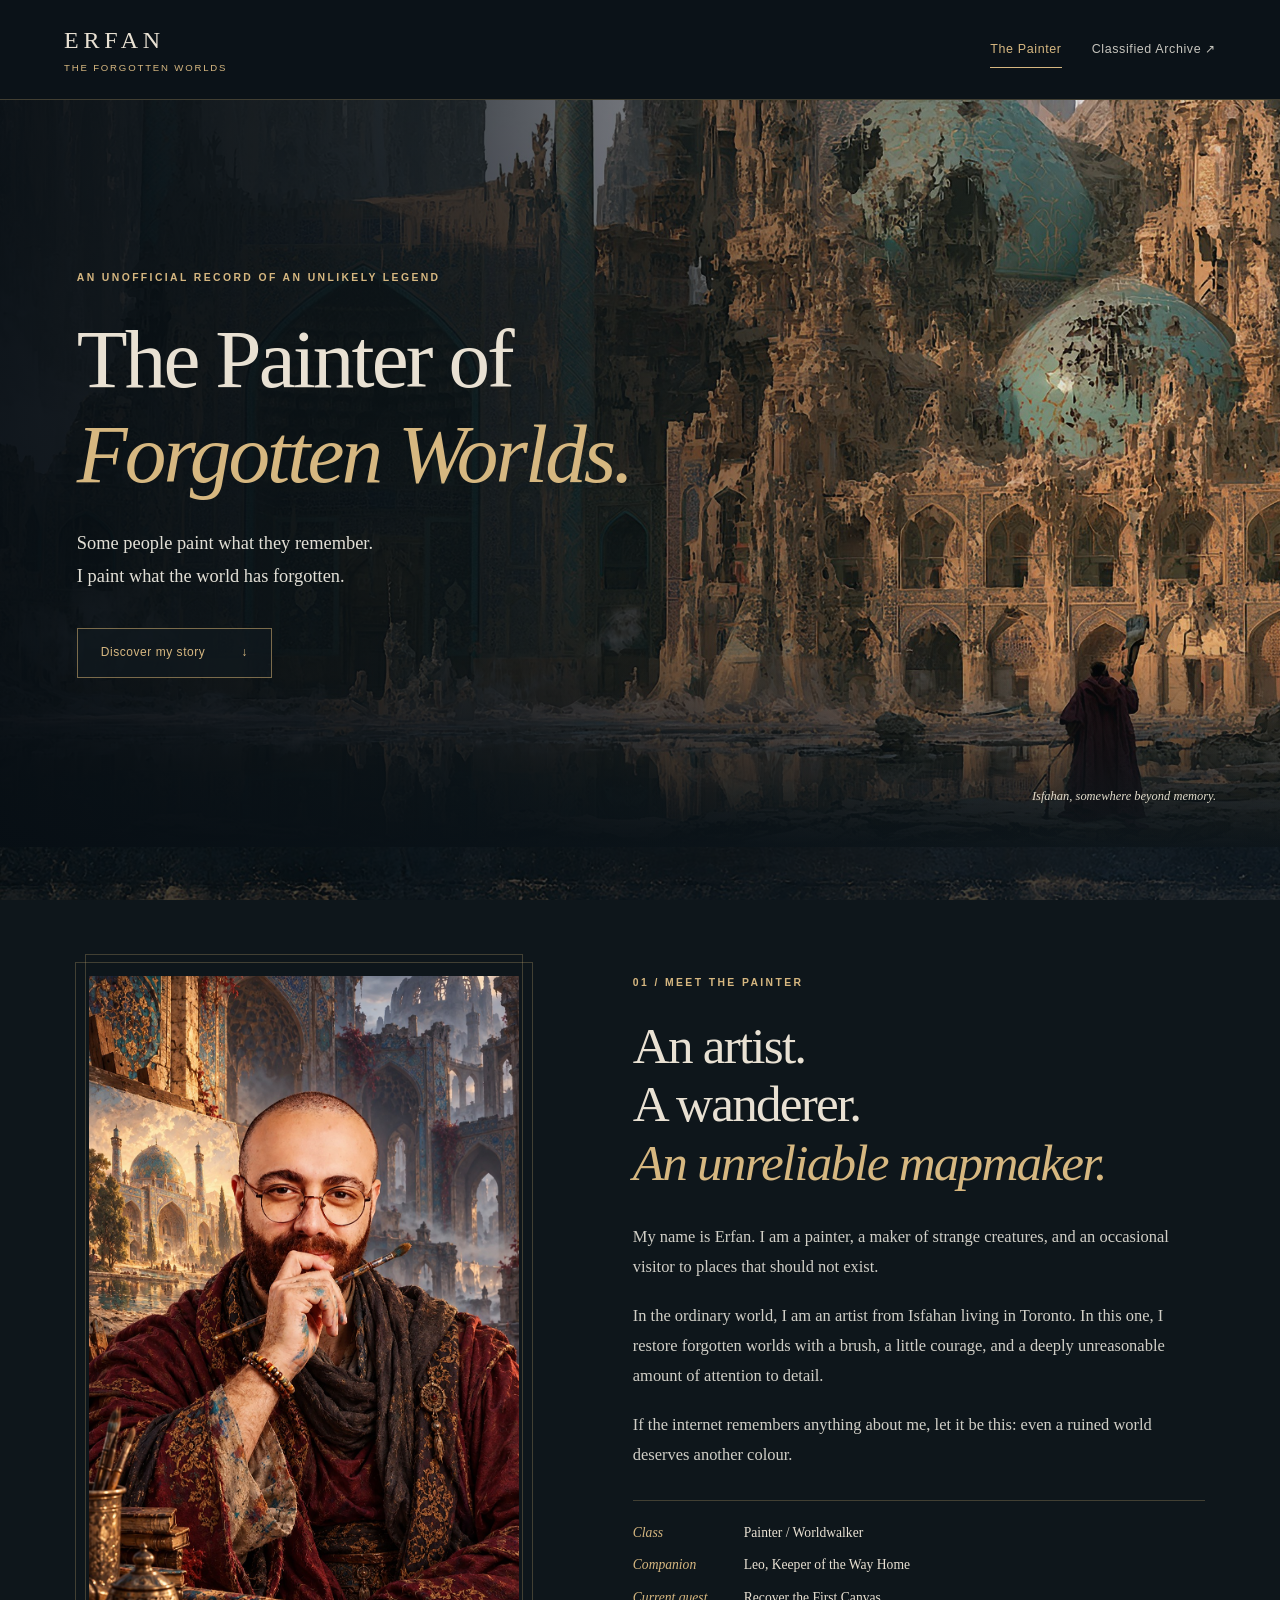
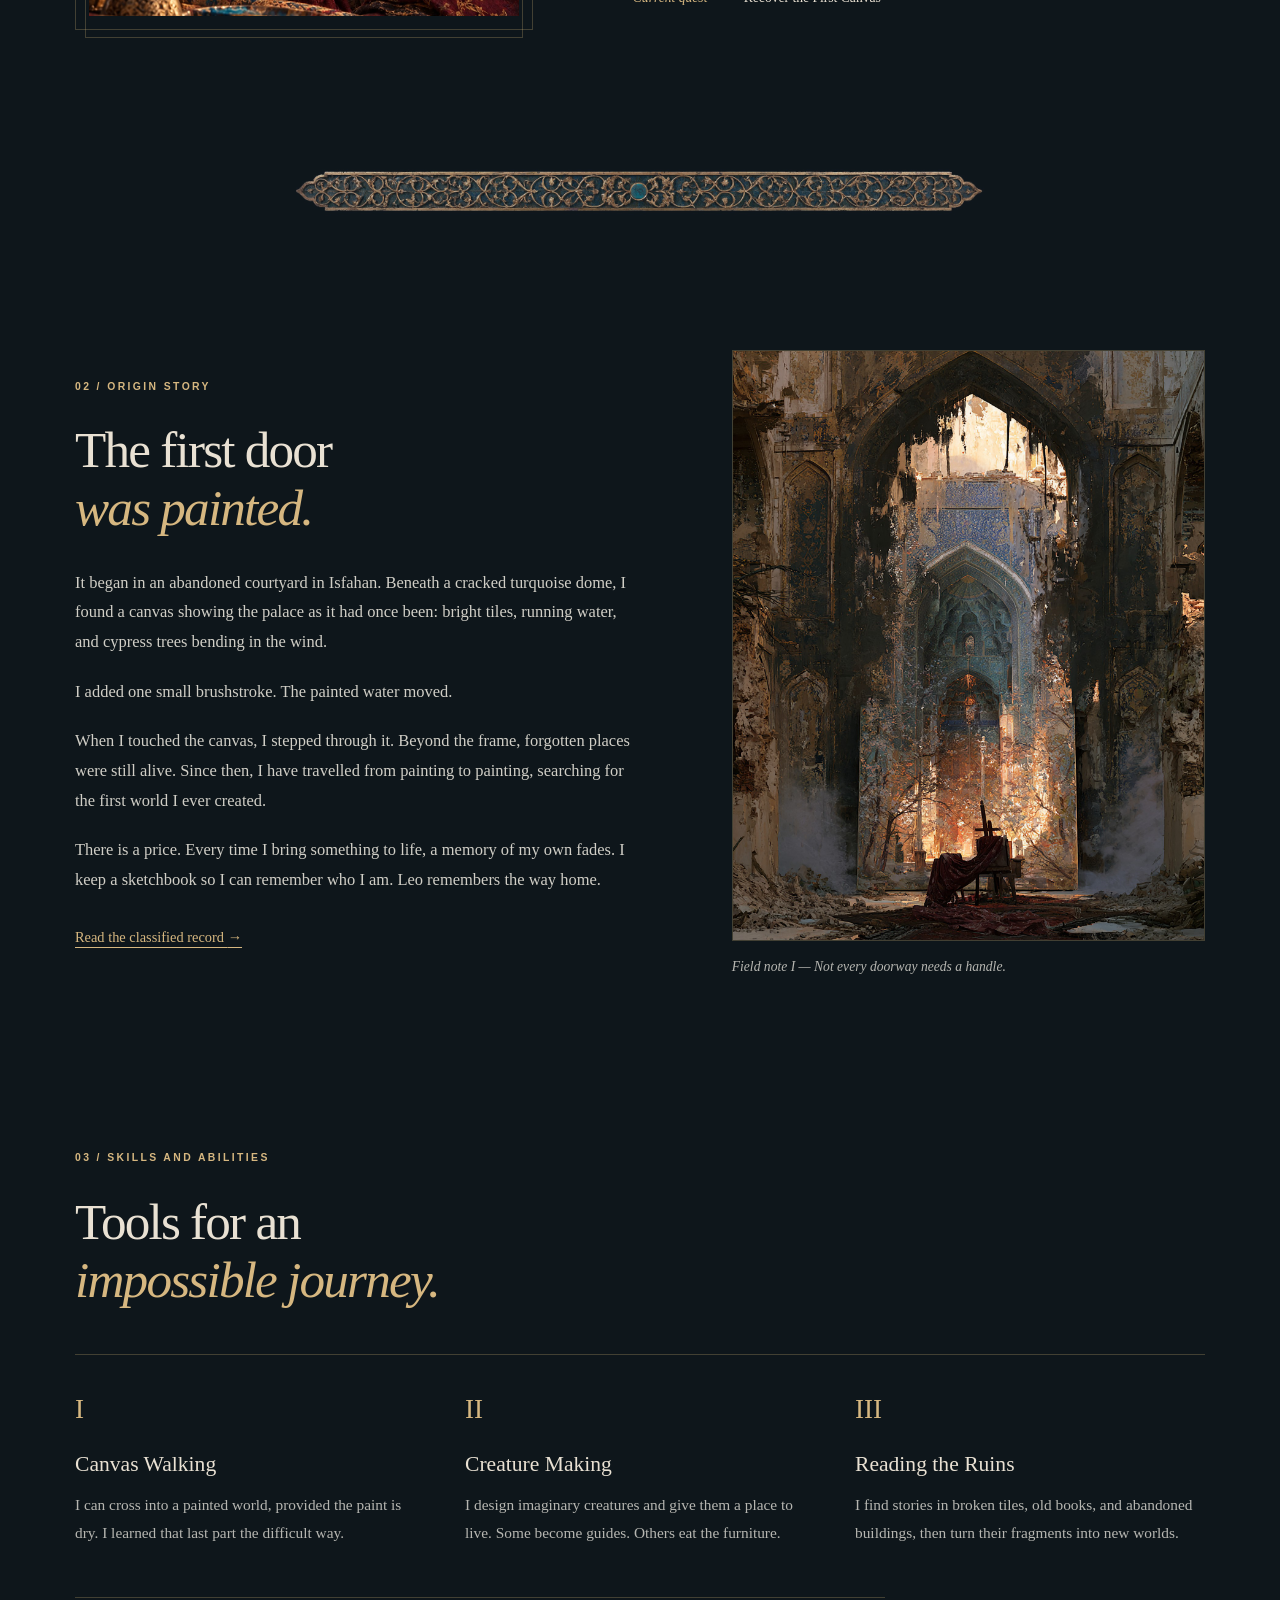
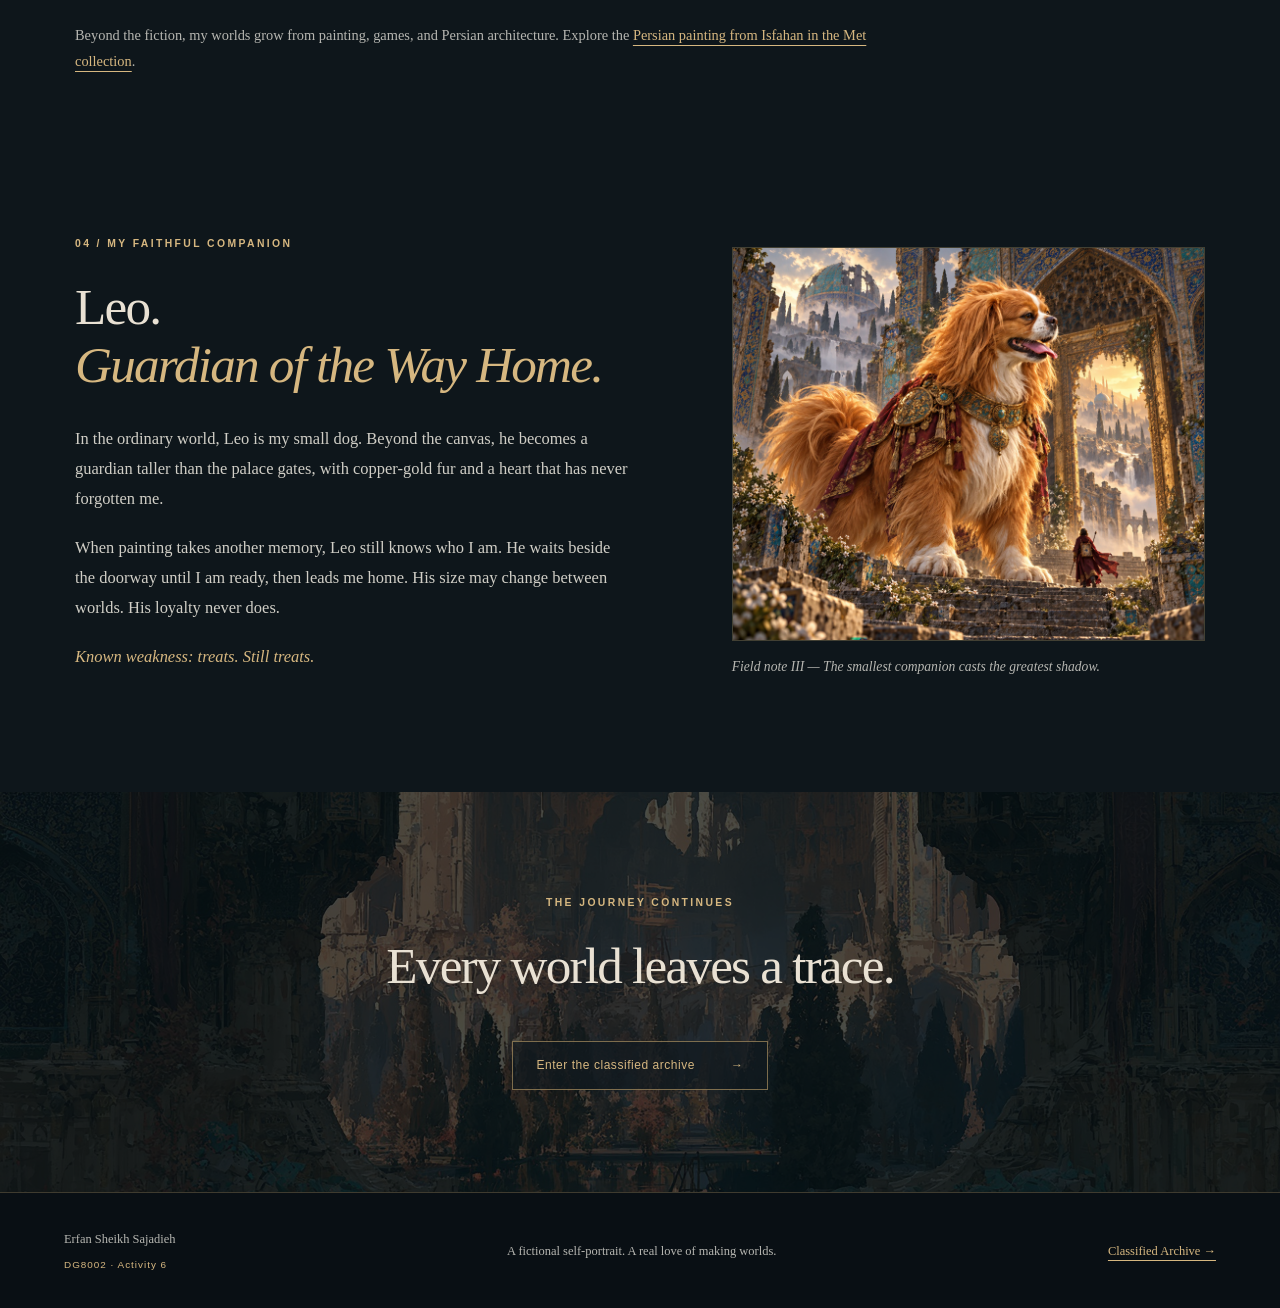
==== index.html @ 0f4e4348 "Add Activity 6 website" ====
<!DOCTYPE html>
<html lang="en">
<head>
    <meta charset="UTF-8">
    <meta name="viewport" content="width=device-width, initial-scale=1.0">
    <meta name="description" content="Meet Erfan, the Painter of Forgotten Worlds: an artist whose paintings open doors into lost Persian kingdoms.">
    <title>Erfan | The Painter of Forgotten Worlds</title>
    <link rel="stylesheet" href="style.css">
</head>
<body>
    <a class="skip-link" href="#main">Skip to content</a>
    <header class="site-header">
        <a class="brand" href="index.html">ERFAN <span>The Forgotten Worlds</span></a>
        <nav aria-label="Main navigation">
            <a href="index.html" aria-current="page">The Painter</a>
            <a href="classified.html">Classified Archive <span aria-hidden="true">↗</span></a>
        </nav>
    </header>

    <main id="main">
        <!-- The hero introduces the character and links to the next page. -->
        <section class="hero" aria-labelledby="hero-title">
            <img class="hero-image" src="images/kingdom.jpg" width="1920" height="1075" alt="A lone painter overlooks a reflecting pool among ruined Persian palaces and turquoise domes." fetchpriority="high">
            <div class="hero-content">
                <p class="eyebrow">An unofficial record of an unlikely legend</p>
                <h1 id="hero-title">The Painter of<br><em>Forgotten Worlds.</em></h1>
                <p>Some people paint what they remember.<br>I paint what the world has forgotten.</p>
                <a class="button" href="#origin">Discover my story <span aria-hidden="true">↓</span></a>
            </div>
            <p class="hero-caption">Isfahan, somewhere beyond memory.</p>
        </section>

        <section class="section introduction" aria-labelledby="intro-title">
            <div class="portrait-frame">
                <img src="images/portrait.jpg" width="1049" height="1920" alt="Erfan, a bearded painter wearing round glasses and a burgundy embroidered robe, holding a brush in a ruined Persian palace." loading="lazy">
            </div>
            <div class="intro-copy">
                <p class="eyebrow">01 / Meet the painter</p>
                <h2 id="intro-title">An artist.<br>A wanderer.<br><em>An unreliable mapmaker.</em></h2>
                <p>My name is Erfan. I am a painter, a maker of strange creatures, and an occasional visitor to places that should not exist.</p>
                <p>In the ordinary world, I am an artist from Isfahan living in Toronto. In this one, I restore forgotten worlds with a brush, a little courage, and a deeply unreasonable amount of attention to detail.</p>
                <p>If the internet remembers anything about me, let it be this: even a ruined world deserves another colour.</p>
                <!-- A div groups related character details, as required by Activity 6. -->
                <div class="character-details">
                    <p><span>Class</span> Painter / Worldwalker</p>
                    <p><span>Companion</span> Leo, Keeper of the Way Home</p>
                    <p><span>Current quest</span> Recover the First Canvas</p>
                </div>
            </div>
        </section>

        <img class="ornament" src="images/ornament.jpg" width="1920" height="274" alt="" loading="lazy">

        <section id="origin" class="section origin" aria-labelledby="origin-title">
            <div>
                <p class="eyebrow">02 / Origin story</p>
                <h2 id="origin-title">The first door<br><em>was painted.</em></h2>
                <p>It began in an abandoned courtyard in Isfahan. Beneath a cracked turquoise dome, I found a canvas showing the palace as it had once been: bright tiles, running water, and cypress trees bending in the wind.</p>
                <p>I added one small brushstroke. The painted water moved.</p>
                <p>When I touched the canvas, I stepped through it. Beyond the frame, forgotten places were still alive. Since then, I have travelled from painting to painting, searching for the first world I ever created.</p>
                <p>There is a price. Every time I bring something to life, a memory of my own fades. I keep a sketchbook so I can remember who I am. Leo remembers the way home.</p>
                <a class="text-link" href="classified.html">Read the classified record <span aria-hidden="true">→</span></a>
            </div>
            <figure>
                <img src="images/origin.jpg" width="1536" height="1920" alt="A painter works at an easel beneath towering ruined Persian arches filled with warm light." loading="lazy">
                <figcaption>Field note I — Not every doorway needs a handle.</figcaption>
            </figure>
        </section>

        <section class="section abilities" aria-labelledby="abilities-title">
            <p class="eyebrow">03 / Skills and abilities</p>
            <h2 id="abilities-title">Tools for an<br><em>impossible journey.</em></h2>
            <ul class="ability-list">
                <li><span class="number" aria-hidden="true">I</span><h3>Canvas Walking</h3><p>I can cross into a painted world, provided the paint is dry. I learned that last part the difficult way.</p></li>
                <li><span class="number" aria-hidden="true">II</span><h3>Creature Making</h3><p>I design imaginary creatures and give them a place to live. Some become guides. Others eat the furniture.</p></li>
                <li><span class="number" aria-hidden="true">III</span><h3>Reading the Ruins</h3><p>I find stories in broken tiles, old books, and abandoned buildings, then turn their fragments into new worlds.</p></li>
            </ul>
            <p class="inspiration">Beyond the fiction, my worlds grow from painting, games, and Persian architecture. Explore the <a href="https://www.metmuseum.org/art/collection/search/451023">Persian painting from Isfahan in the Met collection</a>.</p>
        </section>

        <section id="leo" class="section origin companion" aria-labelledby="leo-title">
            <div>
                <p class="eyebrow">04 / My faithful companion</p>
                <h2 id="leo-title">Leo.<br><em>Guardian of the Way Home.</em></h2>
                <p>In the ordinary world, Leo is my small dog. Beyond the canvas, he becomes a guardian taller than the palace gates, with copper-gold fur and a heart that has never forgotten me.</p>
                <p>When painting takes another memory, Leo still knows who I am. He waits beside the doorway until I am ready, then leads me home. His size may change between worlds. His loyalty never does.</p>
                <p class="companion-note">Known weakness: treats. Still treats.</p>
            </div>
            <figure>
                <img src="images/leo.jpg" width="1920" height="1600" alt="Leo, a gigantic copper-gold dog with long ears, ornate gold and turquoise armour, and a burgundy mantle, guards a glowing portal beside a tiny painter in a ruined Persian palace." loading="lazy">
                <figcaption>Field note III — The smallest companion casts the greatest shadow.</figcaption>
            </figure>
        </section>

        <section class="closing" aria-labelledby="closing-title">
            <img src="images/garden.jpg" width="1920" height="822" alt="Cypress trees and a still pool wait beyond the broken arches of a forgotten Persian garden." loading="lazy">
            <div>
                <p class="eyebrow">The journey continues</p>
                <h2 id="closing-title">Every world leaves a trace.</h2>
                <a class="button" href="classified.html">Enter the classified archive <span aria-hidden="true">→</span></a>
            </div>
        </section>
    </main>

    <footer class="site-footer">
        <p>Erfan Sheikh Sajadieh <span>DG8002 · Activity 6</span></p>
        <p>A fictional self-portrait. A real love of making worlds.</p>
        <a href="classified.html">Classified Archive →</a>
    </footer>
</body>
</html>
---- style.css ----
/* DG8002 Activity 6 — Erfan Sheikh Sajadieh.
   HTML provides all content and navigation. This optional stylesheet
   adds the Persian dark-fantasy visual theme; no JavaScript is used. */
:root {
    --ink: #0e161b;
    --paper: #e9e1d3;
    --muted: #b6b6b1;
    --gold: #d6b780;
    --line: #bca16d4d;
}
* { box-sizing: border-box; }
html { scroll-behavior: smooth; scroll-padding-top: 35px; }
body { margin: 0; color: var(--paper); background: var(--ink) url('images/background.jpg') center / cover fixed no-repeat; font-family: Georgia, 'Times New Roman', serif; line-height: 1.8; }
body::before { content: ''; position: fixed; inset: 0; background: #081014b5; pointer-events: none; z-index: -1; }
a { color: var(--gold); text-underline-offset: 5px; }
a:hover { color: #fff0d3; }
a:focus-visible { outline: 3px solid #f3ca86; outline-offset: 6px; }
img { display: block; max-width: 100%; height: auto; }
figure { margin: 0; }
figcaption { color: var(--muted); font-style: italic; font-size: .85rem; margin-top: 14px; }
h1, h2, h3, p { margin-top: 0; }
h1, h2 { font-weight: 400; line-height: 1.14; letter-spacing: -.035em; }
h1 { font-size: clamp(3.1rem, 6.5vw, 6.8rem); margin-bottom: 25px; }
h2 { font-size: clamp(2.4rem, 4vw, 4.2rem); margin-bottom: 30px; }
h3 { font-weight: 400; font-size: 1.35rem; line-height: 1.35; margin-bottom: 12px; }
em { color: var(--gold); font-weight: 400; }
p { margin-bottom: 20px; }
.skip-link { position: absolute; top: -90px; left: 20px; z-index: 5; background: var(--ink); padding: 12px 20px; }
.skip-link:focus { top: 12px; }
.site-header { min-height: 100px; padding: 24px 5%; display: flex; align-items: center; justify-content: space-between; gap: 25px; background: #0b1218; border-bottom: 1px solid var(--line); }
.brand { font-size: 1.5rem; line-height: 1.2; letter-spacing: .2em; text-decoration: none; color: var(--paper); }
.brand span { display: block; font-family: Arial, sans-serif; font-size: .6rem; letter-spacing: .19em; color: var(--gold); margin-top: 7px; text-transform: uppercase; }
nav { display: flex; gap: 30px; font-family: Arial, sans-serif; font-size: .78rem; letter-spacing: .05em; }
nav a { color: #c7c5be; text-decoration: none; padding-block: 7px; }
nav a[aria-current] { color: var(--gold); border-bottom: 1px solid var(--gold); }
.hero { position: relative; min-height: 670px; height: min(780px, 83vh); display: flex; align-items: center; isolation: isolate; background: #131b1d; }
.hero-image { position: absolute; inset: 0; width: 100%; height: 100%; object-fit: cover; z-index: -3; }
.hero::after { content: ''; position: absolute; inset: 0; z-index: -2; background: linear-gradient(90deg, #070e14ed 0%, #081016b8 38%, #08101619 83%), linear-gradient(0deg, #0e161b 0%, transparent 28%); }
.hero-content { width: 100%; max-width: 1440px; margin: auto; padding: 70px 6%; }
.hero-content > p:not(.eyebrow) { color: #e2dfd6; font-size: 1.15rem; max-width: 480px; }
.eyebrow { color: var(--gold); font-family: Arial, sans-serif; font-size: .65rem; font-weight: 600; letter-spacing: .23em; line-height: 1.65; text-transform: uppercase; margin-bottom: 26px; }
.button { display: inline-flex; align-items: center; justify-content: space-between; gap: 36px; padding: 13px 23px; border: 1px solid #c3a36b99; text-decoration: none; font-family: Arial, sans-serif; font-size: .75rem; letter-spacing: .045em; background: #10191eb3; margin-top: 15px; }
.button:hover { background: #d6b780; color: #10171b; }
.hero-caption { position: absolute; bottom: 20px; right: 5%; color: #e1dbca; font-size: .78rem; font-style: italic; }
.section { max-width: 1220px; margin: 0 auto; padding: 100px 45px; }
.introduction { display: grid; grid-template-columns: .8fr 1fr; gap: 100px; align-items: center; padding-top: 115px; }
.portrait-frame { position: relative; border: 1px solid var(--line); padding: 13px; }
.portrait-frame::before { content: ''; position: absolute; inset: -9px 9px; border: 1px solid var(--line); pointer-events: none; }
.portrait-frame img { width: 100%; max-height: 640px; object-fit: cover; object-position: center 35%; }
.intro-copy > p:not(.eyebrow), .origin p:not(.eyebrow), .survival p:not(.eyebrow), .weakness p:not(.eyebrow), .ambition > p:not(.eyebrow) { color: #d0cec6; font-size: 1.03rem; }
.character-details { border-top: 1px solid var(--line); padding-top: 20px; margin-top: 30px; }
.character-details p { display: flex; gap: 15px; font-size: .85rem; margin-bottom: 8px; }
.character-details span { min-width: 96px; color: var(--gold); font-style: italic; }
.ornament { width: min(700px, 76%); margin: 10px auto; opacity: .8; mix-blend-mode: screen; }
.origin { display: grid; grid-template-columns: 1fr .85fr; gap: 100px; align-items: center; }
.origin figure img { width: 100%; max-height: 610px; object-fit: cover; border: 1px solid var(--line); }
.text-link { display: inline-block; margin-top: 10px; font-size: .9rem; }
.abilities { padding-top: 70px; }
.ability-list { list-style: none; display: grid; grid-template-columns: repeat(3, 1fr); gap: 40px; padding: 30px 0 0; border-top: 1px solid var(--line); margin-top: 45px; }
.number { display: block; color: var(--gold); font-size: 1.7rem; margin-bottom: 16px; }
.ability-list p { color: var(--muted); font-size: .96rem; }
.inspiration { border-top: 1px solid var(--line); padding-top: 25px; margin-top: 30px; max-width: 810px; font-size: .9rem; color: var(--muted); }
.closing { position: relative; min-height: 400px; display: grid; place-items: center; text-align: center; isolation: isolate; padding: 65px 25px; }
.closing > img { position: absolute; width: 100%; height: 100%; inset: 0; object-fit: cover; z-index: -3; }
.closing::after { content: ''; position: absolute; inset: 0; background: #071017b8; z-index: -2; }
.closing h2 { font-size: clamp(2rem, 4vw, 3.5rem); }
.site-footer { padding: 35px 5%; display: flex; justify-content: space-between; gap: 25px; align-items: center; background: #090f14; font-size: .78rem; color: var(--muted); border-top: 1px solid var(--line); }
.site-footer p { margin: 0; }
.site-footer p span { display: block; color: var(--gold); font-family: Arial, sans-serif; font-size: .62rem; letter-spacing: .1em; margin-top: 5px; }
.site-footer > a { white-space: nowrap; }
.archive-hero { min-height: 580px; height: 69vh; }
.archive-hero .hero-image { object-position: center; }
.archive-hero::after { background: linear-gradient(90deg, #070e14ed 0%, #081016a8 42%, #08101622 90%), linear-gradient(0deg, #0e161b, transparent 35%); }
.facts { max-width: 1000px; }
.fact-list { list-style: none; margin: 45px 0 0; padding: 0; }
.fact-list li { border-top: 1px solid var(--line); display: flex; gap: 40px; padding: 28px 0 10px; }
.fact-list .number { font-size: 1.3rem; min-width: 40px; }
.fact-list p { color: var(--muted); max-width: 660px; }
.survival { display: grid; grid-template-columns: .9fr 1fr; gap: 100px; align-items: start; }
.archive-note { border-left: 2px solid #b99a62; padding: 0 0 0 20px; margin-top: 36px; }
.archive-note p { font-size: .91rem !important; font-style: italic; }
.survival-list { margin: 10px 0 0; padding-left: 30px; }
.survival-list li { padding: 0 0 18px 14px; }
.survival-list li::marker { color: var(--gold); font-size: 1.25rem; }
.survival-list p { font-size: .96rem !important; color: var(--muted) !important; }
.weakness { display: grid; grid-template-columns: 1fr .9fr; gap: 85px; align-items: center; }
.weakness figure img { width: 100%; aspect-ratio: 4 / 5; object-fit: cover; border: 1px solid var(--line); }
.weakness h3 { color: var(--gold); margin-top: 28px; }
.ambition { max-width: 900px; text-align: center; padding-block: 80px 110px; }
.return-banner { border-top: 1px solid var(--line); padding: 70px 25px; text-align: center; background: #0a131bcc; }
.return-banner h2 { font-size: clamp(2rem, 4vw, 3rem); }
@media (min-width: 1700px) { .hero-content { padding-inline: 45px; } }
@media (max-width: 900px) {
    .section { padding: 70px 30px; }
    .introduction, .origin, .survival, .weakness { gap: 45px; }
    .hero { min-height: 600px; }
    .archive-hero { min-height: 520px; }
    .ability-list { gap: 25px; }
    .site-footer { flex-wrap: wrap; }
}
@media (max-width: 620px) {
    .site-header { flex-direction: column; align-items: flex-start; padding: 22px 24px 16px; gap: 18px; }
    nav { width: 100%; justify-content: space-between; gap: 15px; font-size: .72rem; }
    .hero { min-height: 590px; height: auto; }
    .hero-content { padding: 75px 25px 100px; }
    .hero::after { background: linear-gradient(90deg, #070e14e8, #07101770), linear-gradient(0deg, #0e161b, transparent 45%); }
    .hero-caption { bottom: 15px; left: 25px; right: 25px; font-size: .7rem; }
    .section { padding: 60px 25px; }
    .introduction, .origin, .survival, .weakness { grid-template-columns: 1fr; gap: 40px; }
    .portrait-frame { max-width: 360px; margin: 0 auto; }
    .portrait-frame img { max-height: 510px; }
    .ability-list { grid-template-columns: 1fr; gap: 10px; }
    .ability-list li { border-bottom: 1px solid var(--line); padding-bottom: 18px; }
    .number { margin-bottom: 7px; }
    .fact-list li { gap: 18px; }
    .fact-list .number { min-width: 30px; }
    .weakness figure img { aspect-ratio: 3 / 2; }
    .site-footer { display: block; padding: 30px 25px; }
    .site-footer > * { margin-bottom: 20px !important; }
    .character-details p { flex-wrap: wrap; gap: 0 15px; }
    .closing { min-height: 350px; }
}
@media (prefers-reduced-motion: reduce) { html { scroll-behavior: auto; } }

/* Leo keeps his full illustration visible at every screen width. */
.companion { padding-top: 40px; }
.companion figure img { max-height: none; height: auto; }
.companion-note { color: var(--gold) !important; font-style: italic; }
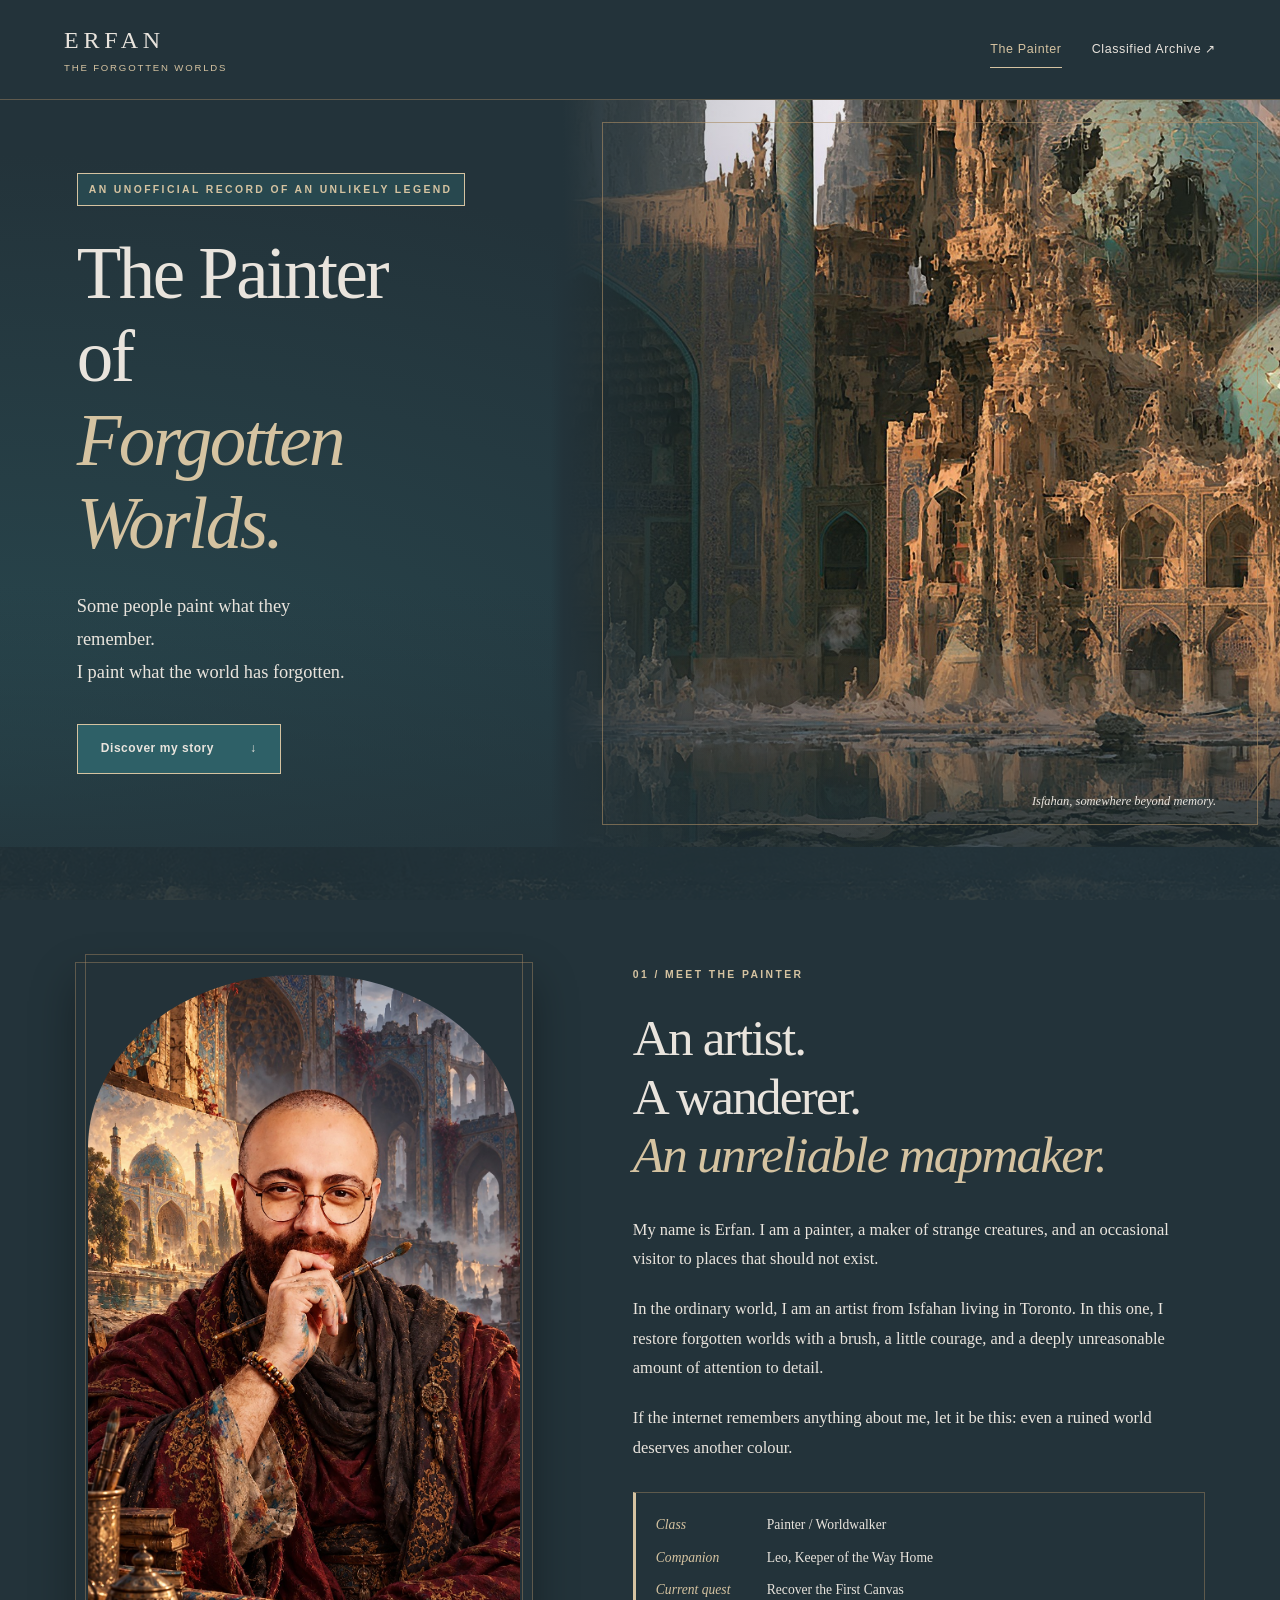
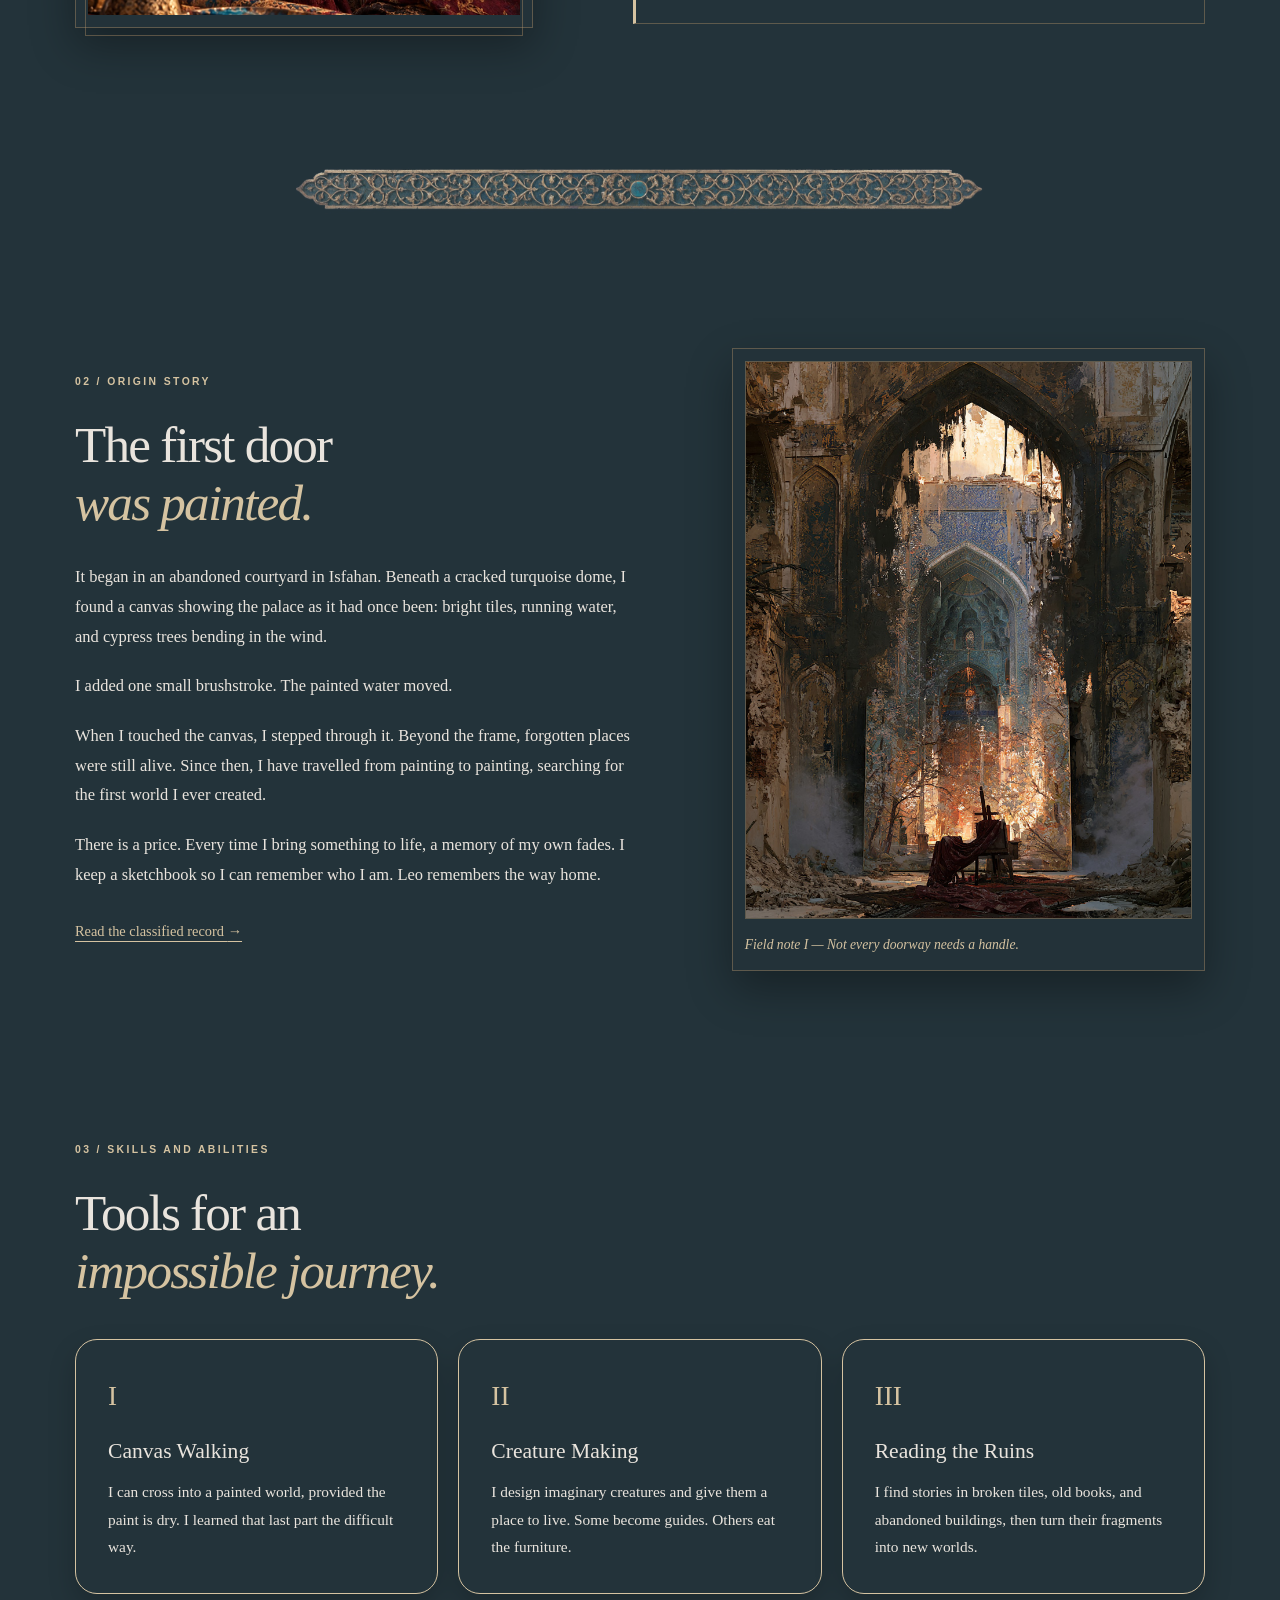
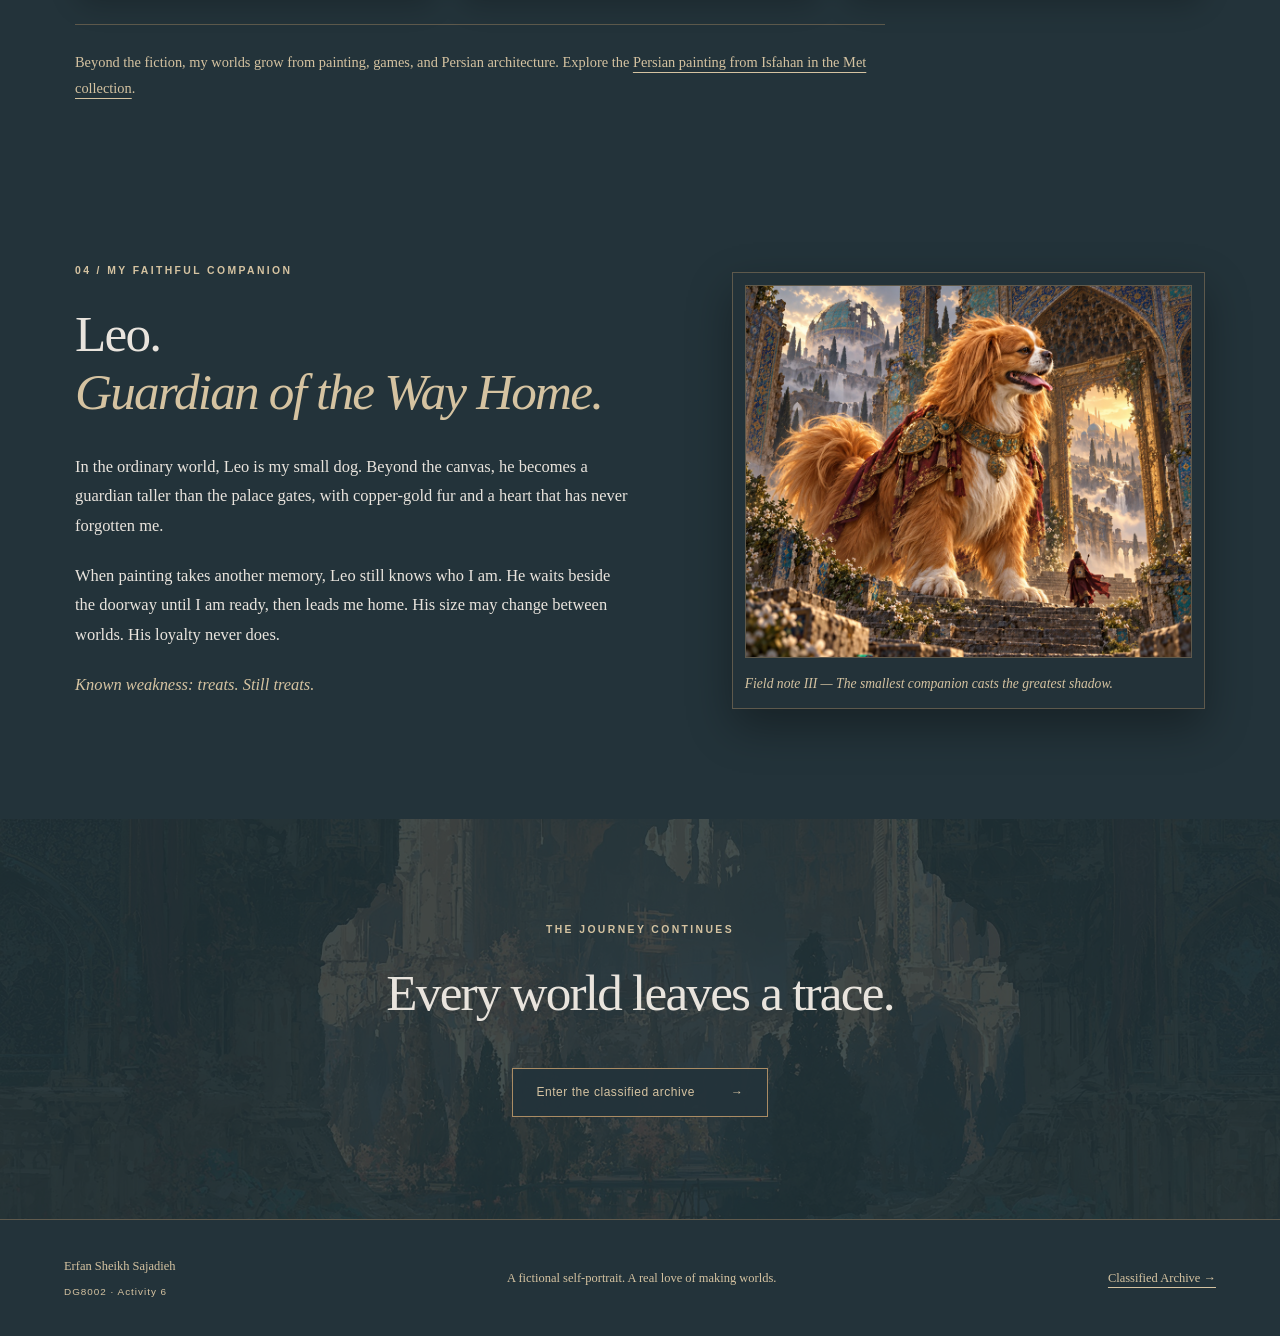
==== commit 39e7095f: "Load the updated Activity 7 stylesheet" ====
--- a/index.html
+++ b/index.html
@@ -5,7 +5,7 @@
     <meta name="viewport" content="width=device-width, initial-scale=1.0">
     <meta name="description" content="Meet Erfan, the Painter of Forgotten Worlds: an artist whose paintings open doors into lost Persian kingdoms.">
     <title>Erfan | The Painter of Forgotten Worlds</title>
-    <link rel="stylesheet" href="style.css">
+    <link rel="stylesheet" href="style.css?v=rounded-cards">
 </head>
 <body>
     <a class="skip-link" href="#main">Skip to content</a>
--- a/style.css
+++ b/style.css
@@ -1,20 +1,22 @@
-/* DG8002 Activity 6 — Erfan Sheikh Sajadieh.
-   HTML provides all content and navigation. This optional stylesheet
-   adds the Persian dark-fantasy visual theme; no JavaScript is used. */
+/* DG8002 Activities 6 and 7 — Erfan Sheikh Sajadieh.
+   Shared styles for The Painter and Classified Archive. */
 :root {
-    --ink: #0e161b;
-    --paper: #e9e1d3;
-    --muted: #b6b6b1;
-    --gold: #d6b780;
-    --line: #bca16d4d;
+    --ink: #23333A;
+    --paper: #E9E4DD;
+    --muted: var(--gold);
+    --gold: #D5C3A1;
+    --bronze: #AA8C64;
+    --line: #AA8C6470;
+    --teal: #37848C;
+    --panel: #23333AEA;
 }
 * { box-sizing: border-box; }
 html { scroll-behavior: smooth; scroll-padding-top: 35px; }
 body { margin: 0; color: var(--paper); background: var(--ink) url('images/background.jpg') center / cover fixed no-repeat; font-family: Georgia, 'Times New Roman', serif; line-height: 1.8; }
-body::before { content: ''; position: fixed; inset: 0; background: #081014b5; pointer-events: none; z-index: -1; }
+body::before { content: ''; position: fixed; inset: 0; background: #23333AE8; pointer-events: none; z-index: -1; }
 a { color: var(--gold); text-underline-offset: 5px; }
-a:hover { color: #fff0d3; }
-a:focus-visible { outline: 3px solid #f3ca86; outline-offset: 6px; }
+a:hover { color: var(--paper); }
+a:focus-visible { outline: 3px solid var(--gold); outline-offset: 6px; }
 img { display: block; max-width: 100%; height: auto; }
 figure { margin: 0; }
 figcaption { color: var(--muted); font-style: italic; font-size: .85rem; margin-top: 14px; }
@@ -27,57 +29,139 @@
 p { margin-bottom: 20px; }
 .skip-link { position: absolute; top: -90px; left: 20px; z-index: 5; background: var(--ink); padding: 12px 20px; }
 .skip-link:focus { top: 12px; }
-.site-header { min-height: 100px; padding: 24px 5%; display: flex; align-items: center; justify-content: space-between; gap: 25px; background: #0b1218; border-bottom: 1px solid var(--line); }
+.site-header { min-height: 100px; padding: 24px 5%; display: flex; align-items: center; justify-content: space-between; gap: 25px; background: var(--ink); border-bottom: 1px solid var(--line); }
 .brand { font-size: 1.5rem; line-height: 1.2; letter-spacing: .2em; text-decoration: none; color: var(--paper); }
 .brand span { display: block; font-family: Arial, sans-serif; font-size: .6rem; letter-spacing: .19em; color: var(--gold); margin-top: 7px; text-transform: uppercase; }
-nav { display: flex; gap: 30px; font-family: Arial, sans-serif; font-size: .78rem; letter-spacing: .05em; }
-nav a { color: #c7c5be; text-decoration: none; padding-block: 7px; }
+nav { display: flex; flex-wrap: wrap; gap: 30px; font-family: Arial, sans-serif; font-size: .78rem; letter-spacing: .05em; }
+nav a { color: var(--paper); text-decoration: none; padding-block: 7px; }
 nav a[aria-current] { color: var(--gold); border-bottom: 1px solid var(--gold); }
-.hero { position: relative; min-height: 670px; height: min(780px, 83vh); display: flex; align-items: center; isolation: isolate; background: #131b1d; }
+.hero { --hero-accent: var(--gold); --hero-surface: color-mix(in srgb, var(--ink) 74%, var(--teal)); position: relative; min-height: 670px; height: min(780px, 83vh); display: flex; align-items: center; isolation: isolate; background: var(--ink); }
+.hero::before {
+    content: '';
+    position: absolute;
+    inset: 18px;
+    border: 1px solid #AA8C6499;
+    pointer-events: none;
+}
 .hero-image { position: absolute; inset: 0; width: 100%; height: 100%; object-fit: cover; z-index: -3; }
-.hero::after { content: ''; position: absolute; inset: 0; z-index: -2; background: linear-gradient(90deg, #070e14ed 0%, #081016b8 38%, #08101619 83%), linear-gradient(0deg, #0e161b 0%, transparent 28%); }
-.hero-content { width: 100%; max-width: 1440px; margin: auto; padding: 70px 6%; }
-.hero-content > p:not(.eyebrow) { color: #e2dfd6; font-size: 1.15rem; max-width: 480px; }
+.hero::after { content: ''; position: absolute; inset: 0; z-index: -2; background: linear-gradient(90deg, #23333AF5 0%, #23333AB8 38%, #23333A19 83%), linear-gradient(0deg, var(--ink) 0%, transparent 28%); }
+.hero-content { position: relative; width: 100%; max-width: 1440px; margin: auto; padding: 70px 6%; }
+.hero h1 { text-wrap: balance; }
+.hero h1 em { color: var(--hero-accent); }
+.hero .eyebrow {
+    display: inline-block;
+    padding: 7px 11px;
+    border: 1px solid var(--hero-accent);
+    color: var(--hero-accent);
+    background: var(--hero-surface);
+}
+.hero .button {
+    border-color: var(--hero-accent);
+    background: var(--hero-accent);
+    color: var(--ink);
+    font-weight: 700;
+}
+.hero:not(.archive-hero) .button {
+    background: color-mix(in srgb, var(--teal) 55%, var(--ink));
+    border-color: var(--gold);
+    color: var(--paper);
+}
+.hero:not(.archive-hero) .button:hover {
+    background: var(--gold);
+    color: var(--ink);
+}
+.hero .button:hover { background: var(--hero-surface); color: var(--hero-accent); }
+.hero-content > p:not(.eyebrow) { color: var(--paper); font-size: 1.15rem; max-width: 480px; }
 .eyebrow { color: var(--gold); font-family: Arial, sans-serif; font-size: .65rem; font-weight: 600; letter-spacing: .23em; line-height: 1.65; text-transform: uppercase; margin-bottom: 26px; }
-.button { display: inline-flex; align-items: center; justify-content: space-between; gap: 36px; padding: 13px 23px; border: 1px solid #c3a36b99; text-decoration: none; font-family: Arial, sans-serif; font-size: .75rem; letter-spacing: .045em; background: #10191eb3; margin-top: 15px; }
-.button:hover { background: #d6b780; color: #10171b; }
-.hero-caption { position: absolute; bottom: 20px; right: 5%; color: #e1dbca; font-size: .78rem; font-style: italic; }
+.button { display: inline-flex; align-items: center; justify-content: space-between; gap: 36px; padding: 13px 23px; border: 1px solid var(--bronze); text-decoration: none; font-family: Arial, sans-serif; font-size: .75rem; letter-spacing: .045em; background: #23333AF2; margin-top: 15px; }
+.button:hover { background: var(--gold); color: var(--ink); }
+.hero-caption { position: absolute; bottom: 34px; right: 5%; margin: 0; color: var(--paper); font-size: .78rem; font-style: italic; }
 .section { max-width: 1220px; margin: 0 auto; padding: 100px 45px; }
 .introduction { display: grid; grid-template-columns: .8fr 1fr; gap: 100px; align-items: center; padding-top: 115px; }
-.portrait-frame { position: relative; border: 1px solid var(--line); padding: 13px; }
+.portrait-frame, .origin figure, .weakness figure {
+    padding: 12px;
+    border: 1px solid var(--line);
+    background: var(--panel);
+    box-shadow: 0 18px 42px #0005;
+}
+.portrait-frame { position: relative; }
 .portrait-frame::before { content: ''; position: absolute; inset: -9px 9px; border: 1px solid var(--line); pointer-events: none; }
-.portrait-frame img { width: 100%; max-height: 640px; object-fit: cover; object-position: center 35%; }
-.intro-copy > p:not(.eyebrow), .origin p:not(.eyebrow), .survival p:not(.eyebrow), .weakness p:not(.eyebrow), .ambition > p:not(.eyebrow) { color: #d0cec6; font-size: 1.03rem; }
-.character-details { border-top: 1px solid var(--line); padding-top: 20px; margin-top: 30px; }
+.portrait-frame img { border-radius: 48% 48% 0 0 / 27% 27% 0 0; width: 100%; max-height: 640px; object-fit: cover; object-position: center 35%; }
+.intro-copy > p:not(.eyebrow), .origin p:not(.eyebrow), .survival p:not(.eyebrow), .weakness p:not(.eyebrow), .ambition > p:not(.eyebrow) { color: var(--paper); font-size: 1.03rem; }
+.character-details {
+    margin-top: 30px;
+    padding: 20px;
+    border: 1px solid var(--line);
+    border-left: 3px solid var(--gold);
+    background: var(--ink);
+}
+.character-details p:last-child { margin-bottom: 0; }
 .character-details p { display: flex; gap: 15px; font-size: .85rem; margin-bottom: 8px; }
 .character-details span { min-width: 96px; color: var(--gold); font-style: italic; }
 .ornament { width: min(700px, 76%); margin: 10px auto; opacity: .8; mix-blend-mode: screen; }
+/* Leave breathing room above the origin story when following its link. */
+#origin { scroll-margin-top: 1rem; }
 .origin { display: grid; grid-template-columns: 1fr .85fr; gap: 100px; align-items: center; }
 .origin figure img { width: 100%; max-height: 610px; object-fit: cover; border: 1px solid var(--line); }
 .text-link { display: inline-block; margin-top: 10px; font-size: .9rem; }
 .abilities { padding-top: 70px; }
-.ability-list { list-style: none; display: grid; grid-template-columns: repeat(3, 1fr); gap: 40px; padding: 30px 0 0; border-top: 1px solid var(--line); margin-top: 45px; }
+.ability-list {
+    list-style: none;
+    display: flex;
+    flex-wrap: wrap;
+    gap: 20px;
+    padding: 0;
+    margin: 38px 0 0;
+}
+.ability-list li, .fact-list li {
+    padding: clamp(18px, 3vw, 32px);
+    border: 1px solid var(--gold);
+    border-radius: 22px;
+    background: var(--ink);
+    color: var(--paper);
+    box-shadow: 0 12px 28px #0003;
+}
+.ability-list li { flex: 1 1 220px; }
+.ability-list p:last-child, .fact-list p:last-child { margin-bottom: 0; }
 .number { display: block; color: var(--gold); font-size: 1.7rem; margin-bottom: 16px; }
-.ability-list p { color: var(--muted); font-size: .96rem; }
+.ability-list p { font-size: .96rem; }
 .inspiration { border-top: 1px solid var(--line); padding-top: 25px; margin-top: 30px; max-width: 810px; font-size: .9rem; color: var(--muted); }
 .closing { position: relative; min-height: 400px; display: grid; place-items: center; text-align: center; isolation: isolate; padding: 65px 25px; }
 .closing > img { position: absolute; width: 100%; height: 100%; inset: 0; object-fit: cover; z-index: -3; }
-.closing::after { content: ''; position: absolute; inset: 0; background: #071017b8; z-index: -2; }
+.closing::after { content: ''; position: absolute; inset: 0; background: #23333AD9; z-index: -2; }
 .closing h2 { font-size: clamp(2rem, 4vw, 3.5rem); }
-.site-footer { padding: 35px 5%; display: flex; justify-content: space-between; gap: 25px; align-items: center; background: #090f14; font-size: .78rem; color: var(--muted); border-top: 1px solid var(--line); }
+.site-footer { padding: 35px 5%; display: flex; justify-content: space-between; gap: 25px; align-items: center; background: var(--ink); font-size: .78rem; color: var(--muted); border-top: 1px solid var(--line); }
 .site-footer p { margin: 0; }
 .site-footer p span { display: block; color: var(--gold); font-family: Arial, sans-serif; font-size: .62rem; letter-spacing: .1em; margin-top: 5px; }
 .site-footer > a { white-space: nowrap; }
-.archive-hero { min-height: 580px; height: 69vh; }
+.archive-hero { --hero-accent: var(--gold); --hero-surface: color-mix(in srgb, var(--ink) 86%, var(--bronze)); min-height: 580px; height: 69vh; }
 .archive-hero .hero-image { object-position: center; }
-.archive-hero::after { background: linear-gradient(90deg, #070e14ed 0%, #081016a8 42%, #08101622 90%), linear-gradient(0deg, #0e161b, transparent 35%); }
+.archive-hero::after {
+    background: linear-gradient(90deg, #23333AF5, #23333A65 76%),
+                linear-gradient(0deg, var(--ink), transparent 35%);
+}
+@media (min-width: 901px) {
+    .hero {
+        background: radial-gradient(ellipse at 0% 90%, var(--hero-surface), var(--ink) 65%);
+    }
+    .hero::before { inset: 22px 22px 22px 47%; z-index: 1; }
+    .hero-image { inset: 0 0 0 auto; width: 56%; object-position: 60% center; }
+    .hero::after {
+        background: linear-gradient(90deg, transparent 43%, #23333A 44%, #23333A36 55%, transparent 72%),
+                    linear-gradient(0deg, #23333ABA, transparent 35%);
+    }
+    .hero h1 { max-width: 9ch; font-size: clamp(3.75rem, 5.7vw, 6.8rem); }
+    .archive-hero h1 { max-width: 10ch; }
+    .hero-content > p:not(.eyebrow) { max-width: min(32ch, 43%); }
+    .hero-caption { bottom: 35px; }
+}
 .facts { max-width: 1000px; }
-.fact-list { list-style: none; margin: 45px 0 0; padding: 0; }
-.fact-list li { border-top: 1px solid var(--line); display: flex; gap: 40px; padding: 28px 0 10px; }
+.fact-list { list-style: none; display: grid; gap: 14px; margin: 38px 0 0; padding: 0; }
+.fact-list li { display: flex; align-items: baseline; gap: 24px; }
 .fact-list .number { font-size: 1.3rem; min-width: 40px; }
-.fact-list p { color: var(--muted); max-width: 660px; }
+.fact-list p { max-width: 660px; }
 .survival { display: grid; grid-template-columns: .9fr 1fr; gap: 100px; align-items: start; }
-.archive-note { border-left: 2px solid #b99a62; padding: 0 0 0 20px; margin-top: 36px; }
+.archive-note { border-left: 2px solid var(--bronze); padding: 0 0 0 20px; margin-top: 36px; }
 .archive-note p { font-size: .91rem !important; font-style: italic; }
 .survival-list { margin: 10px 0 0; padding-left: 30px; }
 .survival-list li { padding: 0 0 18px 14px; }
@@ -87,7 +171,7 @@
 .weakness figure img { width: 100%; aspect-ratio: 4 / 5; object-fit: cover; border: 1px solid var(--line); }
 .weakness h3 { color: var(--gold); margin-top: 28px; }
 .ambition { max-width: 900px; text-align: center; padding-block: 80px 110px; }
-.return-banner { border-top: 1px solid var(--line); padding: 70px 25px; text-align: center; background: #0a131bcc; }
+.return-banner { border-top: 1px solid var(--line); padding: 70px 25px; text-align: center; background: #23333ACC; }
 .return-banner h2 { font-size: clamp(2rem, 4vw, 3rem); }
 @media (min-width: 1700px) { .hero-content { padding-inline: 45px; } }
 @media (max-width: 900px) {
@@ -99,18 +183,21 @@
     .site-footer { flex-wrap: wrap; }
 }
 @media (max-width: 620px) {
+    h1 { font-size: clamp(2rem, 8.5vw, 3.1rem); }
     .site-header { flex-direction: column; align-items: flex-start; padding: 22px 24px 16px; gap: 18px; }
     nav { width: 100%; justify-content: space-between; gap: 15px; font-size: .72rem; }
     .hero { min-height: 590px; height: auto; }
     .hero-content { padding: 75px 25px 100px; }
-    .hero::after { background: linear-gradient(90deg, #070e14e8, #07101770), linear-gradient(0deg, #0e161b, transparent 45%); }
-    .hero-caption { bottom: 15px; left: 25px; right: 25px; font-size: .7rem; }
+    .hero::after { background: linear-gradient(90deg, #23333AF5, #23333A70), linear-gradient(0deg, var(--ink), transparent 45%); }
+    .archive-hero::after { background: linear-gradient(90deg, #23333AF5, #23333A82), linear-gradient(0deg, var(--ink), transparent 45%); }
+    .hero::before { inset: 10px; }
+    .hero-caption { bottom: 24px; left: 25px; right: 25px; font-size: .7rem; }
     .section { padding: 60px 25px; }
     .introduction, .origin, .survival, .weakness { grid-template-columns: 1fr; gap: 40px; }
     .portrait-frame { max-width: 360px; margin: 0 auto; }
     .portrait-frame img { max-height: 510px; }
-    .ability-list { grid-template-columns: 1fr; gap: 10px; }
-    .ability-list li { border-bottom: 1px solid var(--line); padding-bottom: 18px; }
+    .ability-list { flex-direction: column; gap: 14px; }
+    .ability-list li { flex-basis: auto; }
     .number { margin-bottom: 7px; }
     .fact-list li { gap: 18px; }
     .fact-list .number { min-width: 30px; }
@@ -126,3 +213,19 @@
 .companion { padding-top: 40px; }
 .companion figure img { max-height: none; height: auto; }
 .companion-note { color: var(--gold) !important; font-style: italic; }
+
+/* Reveal sections gently as they enter the viewport on supported browsers. */
+@media (prefers-reduced-motion: no-preference) {
+    @supports (animation-timeline: view()) and (animation-range: entry 0% entry 75%) {
+        .section {
+            animation: section-reveal linear both;
+            animation-timeline: view();
+            animation-range: entry 0% entry 75%;
+        }
+
+        @keyframes section-reveal {
+            from { opacity: .78; transform: translateY(16px); }
+            to { opacity: 1; transform: translateY(0); }
+        }
+    }
+}
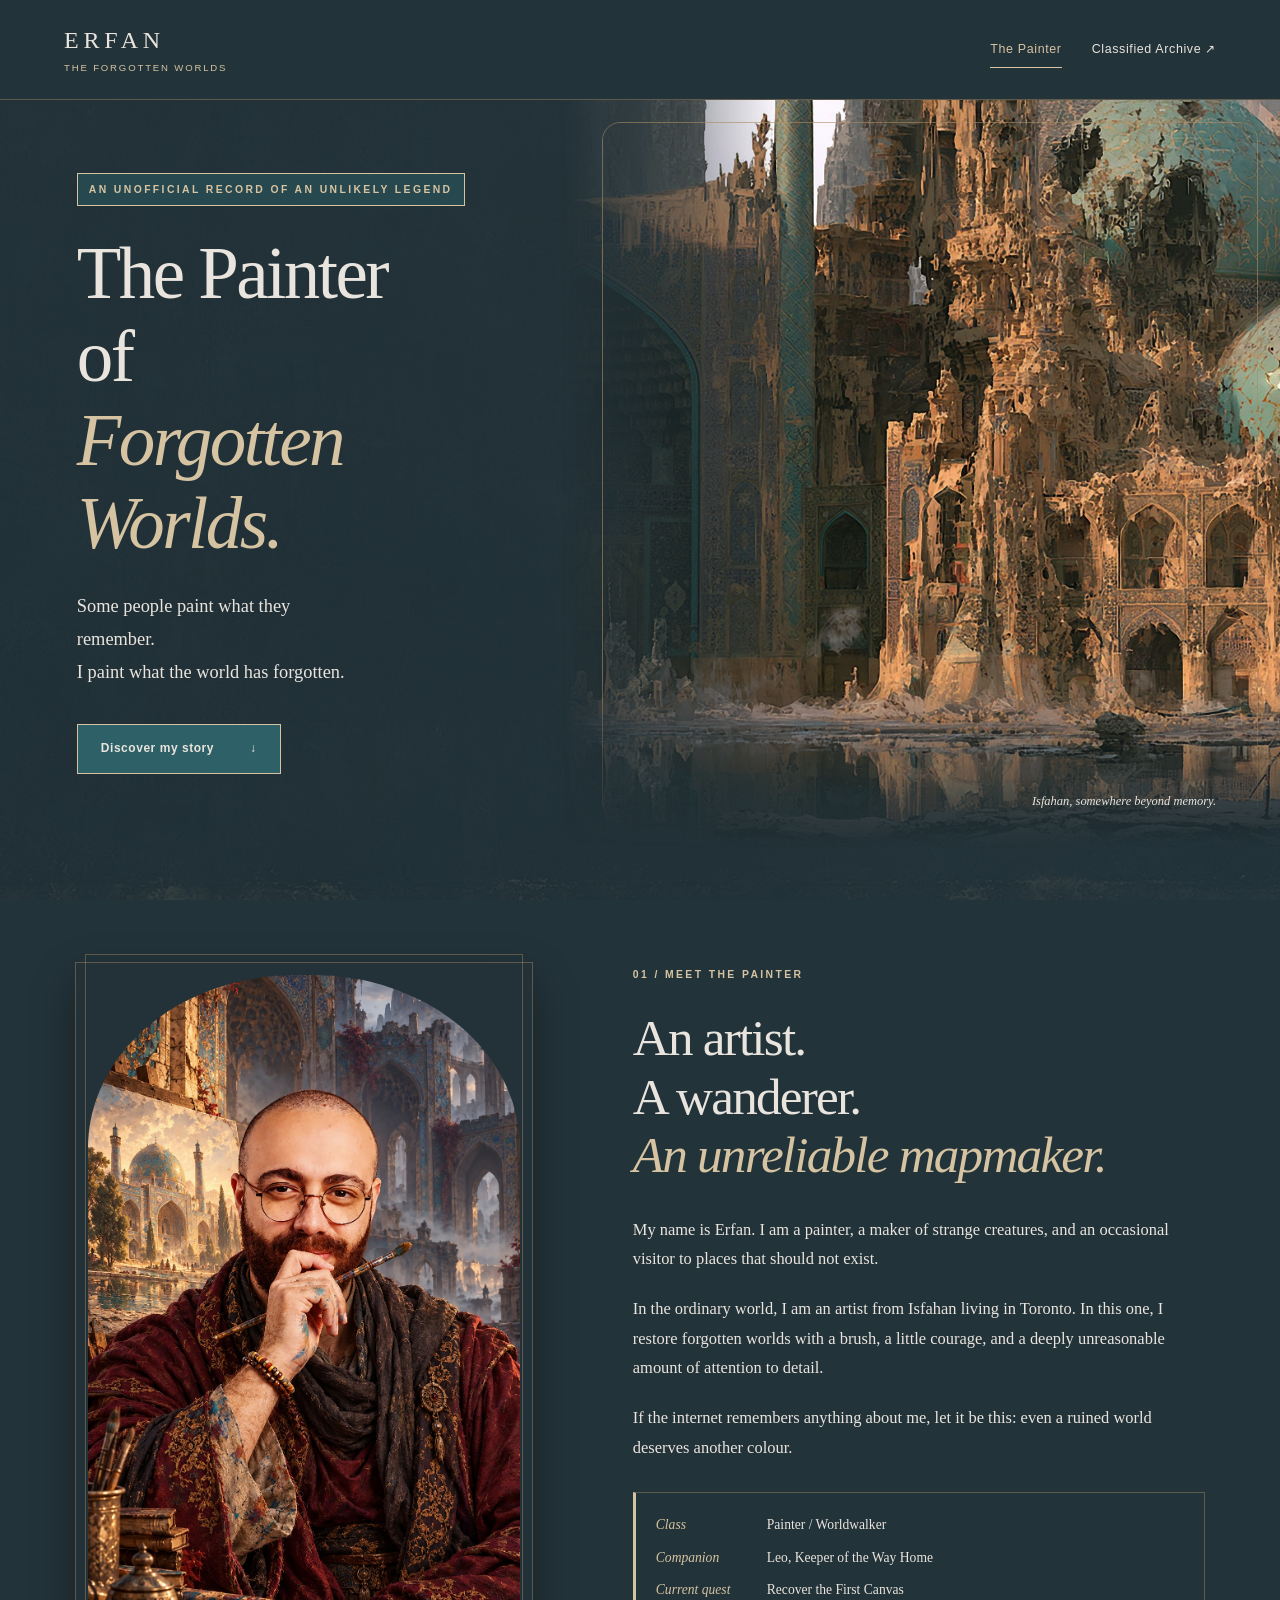
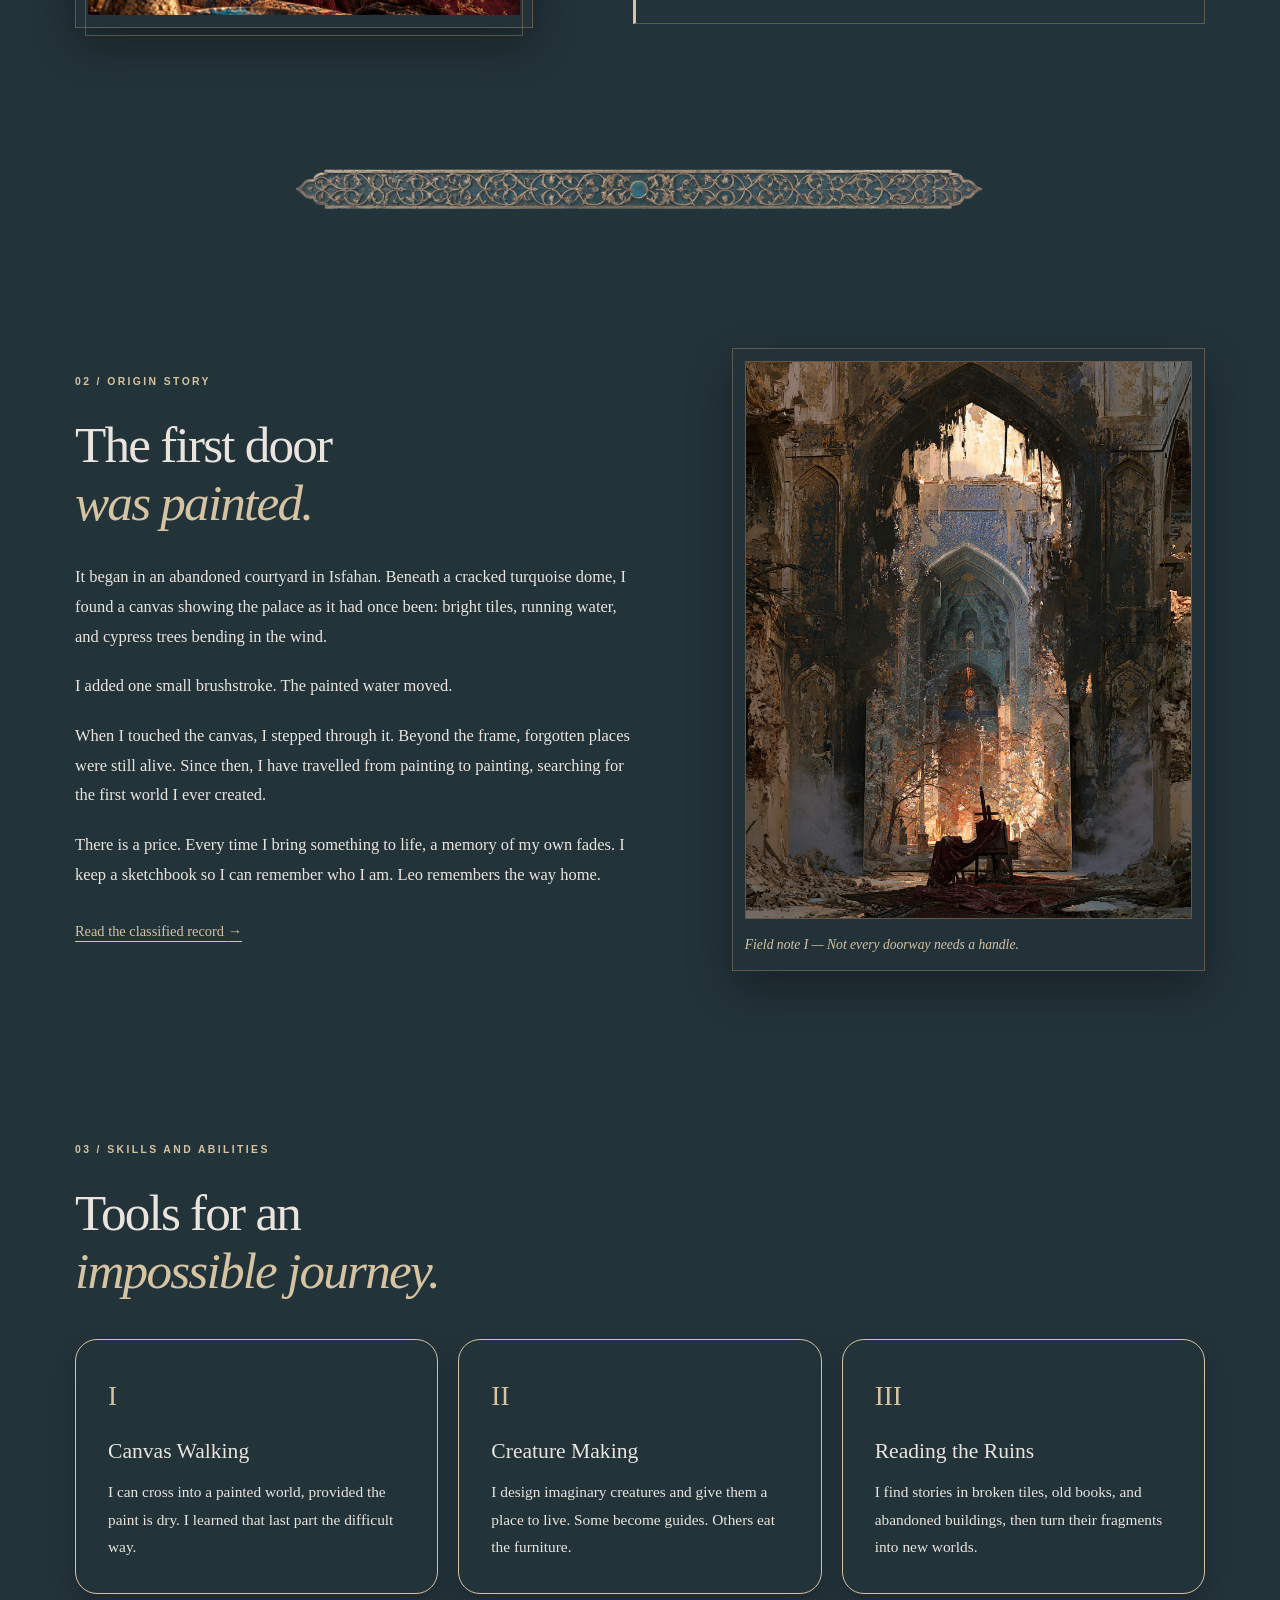
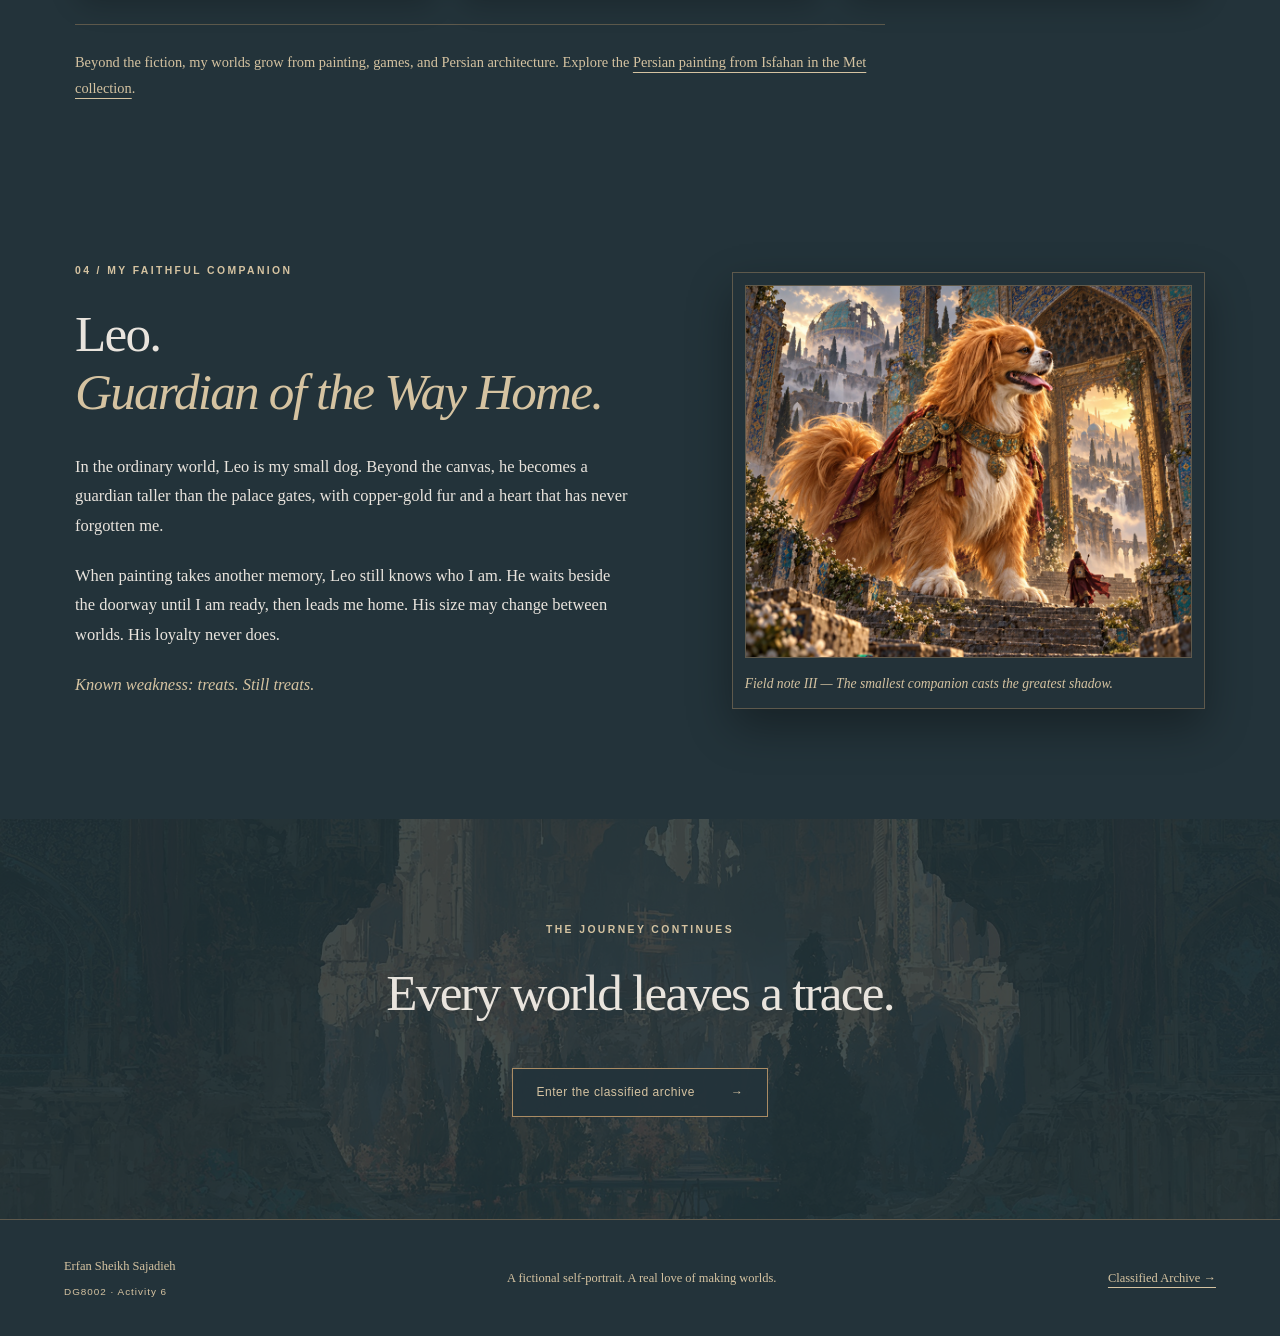
==== commit 243dc6b5: "Refresh the hero stylesheet URL" ====
--- a/index.html
+++ b/index.html
@@ -5,7 +5,7 @@
     <meta name="viewport" content="width=device-width, initial-scale=1.0">
     <meta name="description" content="Meet Erfan, the Painter of Forgotten Worlds: an artist whose paintings open doors into lost Persian kingdoms.">
     <title>Erfan | The Painter of Forgotten Worlds</title>
-    <link rel="stylesheet" href="style.css?v=rounded-cards">
+    <link rel="stylesheet" href="style.css?v=hero-blend">
 </head>
 <body>
     <a class="skip-link" href="#main">Skip to content</a>
--- a/style.css
+++ b/style.css
@@ -35,16 +35,20 @@
 nav { display: flex; flex-wrap: wrap; gap: 30px; font-family: Arial, sans-serif; font-size: .78rem; letter-spacing: .05em; }
 nav a { color: var(--paper); text-decoration: none; padding-block: 7px; }
 nav a[aria-current] { color: var(--gold); border-bottom: 1px solid var(--gold); }
-.hero { --hero-accent: var(--gold); --hero-surface: color-mix(in srgb, var(--ink) 74%, var(--teal)); position: relative; min-height: 670px; height: min(780px, 83vh); display: flex; align-items: center; isolation: isolate; background: var(--ink); }
+.hero { --hero-accent: var(--gold); --hero-surface: color-mix(in srgb, var(--ink) 74%, var(--teal)); position: relative; min-height: clamp(670px, 83vh, 780px); display: flex; align-items: center; isolation: isolate; }
 .hero::before {
     content: '';
     position: absolute;
     inset: 18px;
     border: 1px solid #AA8C6499;
+    border-radius: 18px;
     pointer-events: none;
 }
 .hero-image { position: absolute; inset: 0; width: 100%; height: 100%; object-fit: cover; z-index: -3; }
 .hero::after { content: ''; position: absolute; inset: 0; z-index: -2; background: linear-gradient(90deg, #23333AF5 0%, #23333AB8 38%, #23333A19 83%), linear-gradient(0deg, var(--ink) 0%, transparent 28%); }
+.hero-image, .hero::after, .hero::before {
+    mask-image: linear-gradient(to bottom, #000 78%, transparent 100%);
+}
 .hero-content { position: relative; width: 100%; max-width: 1440px; margin: auto; padding: 70px 6%; }
 .hero h1 { text-wrap: balance; }
 .hero h1 em { color: var(--hero-accent); }
@@ -134,22 +138,21 @@
 .site-footer p { margin: 0; }
 .site-footer p span { display: block; color: var(--gold); font-family: Arial, sans-serif; font-size: .62rem; letter-spacing: .1em; margin-top: 5px; }
 .site-footer > a { white-space: nowrap; }
-.archive-hero { --hero-accent: var(--gold); --hero-surface: color-mix(in srgb, var(--ink) 86%, var(--bronze)); min-height: 580px; height: 69vh; }
+.archive-hero { --hero-accent: var(--gold); --hero-surface: color-mix(in srgb, var(--ink) 86%, var(--bronze)); min-height: max(580px, 69vh); }
 .archive-hero .hero-image { object-position: center; }
 .archive-hero::after {
     background: linear-gradient(90deg, #23333AF5, #23333A65 76%),
                 linear-gradient(0deg, var(--ink), transparent 35%);
 }
 @media (min-width: 901px) {
-    .hero {
-        background: radial-gradient(ellipse at 0% 90%, var(--hero-surface), var(--ink) 65%);
-    }
     .hero::before { inset: 22px 22px 22px 47%; z-index: 1; }
     .hero-image { inset: 0 0 0 auto; width: 56%; object-position: 60% center; }
-    .hero::after {
-        background: linear-gradient(90deg, transparent 43%, #23333A 44%, #23333A36 55%, transparent 72%),
-                    linear-gradient(0deg, #23333ABA, transparent 35%);
+    .hero-image {
+        mask-image: linear-gradient(to right, transparent, #000 30%),
+                    linear-gradient(to bottom, #000 78%, transparent 100%);
+        mask-composite: intersect;
     }
+    .hero::after { display: none; }
     .hero h1 { max-width: 9ch; font-size: clamp(3.75rem, 5.7vw, 6.8rem); }
     .archive-hero h1 { max-width: 10ch; }
     .hero-content > p:not(.eyebrow) { max-width: min(32ch, 43%); }
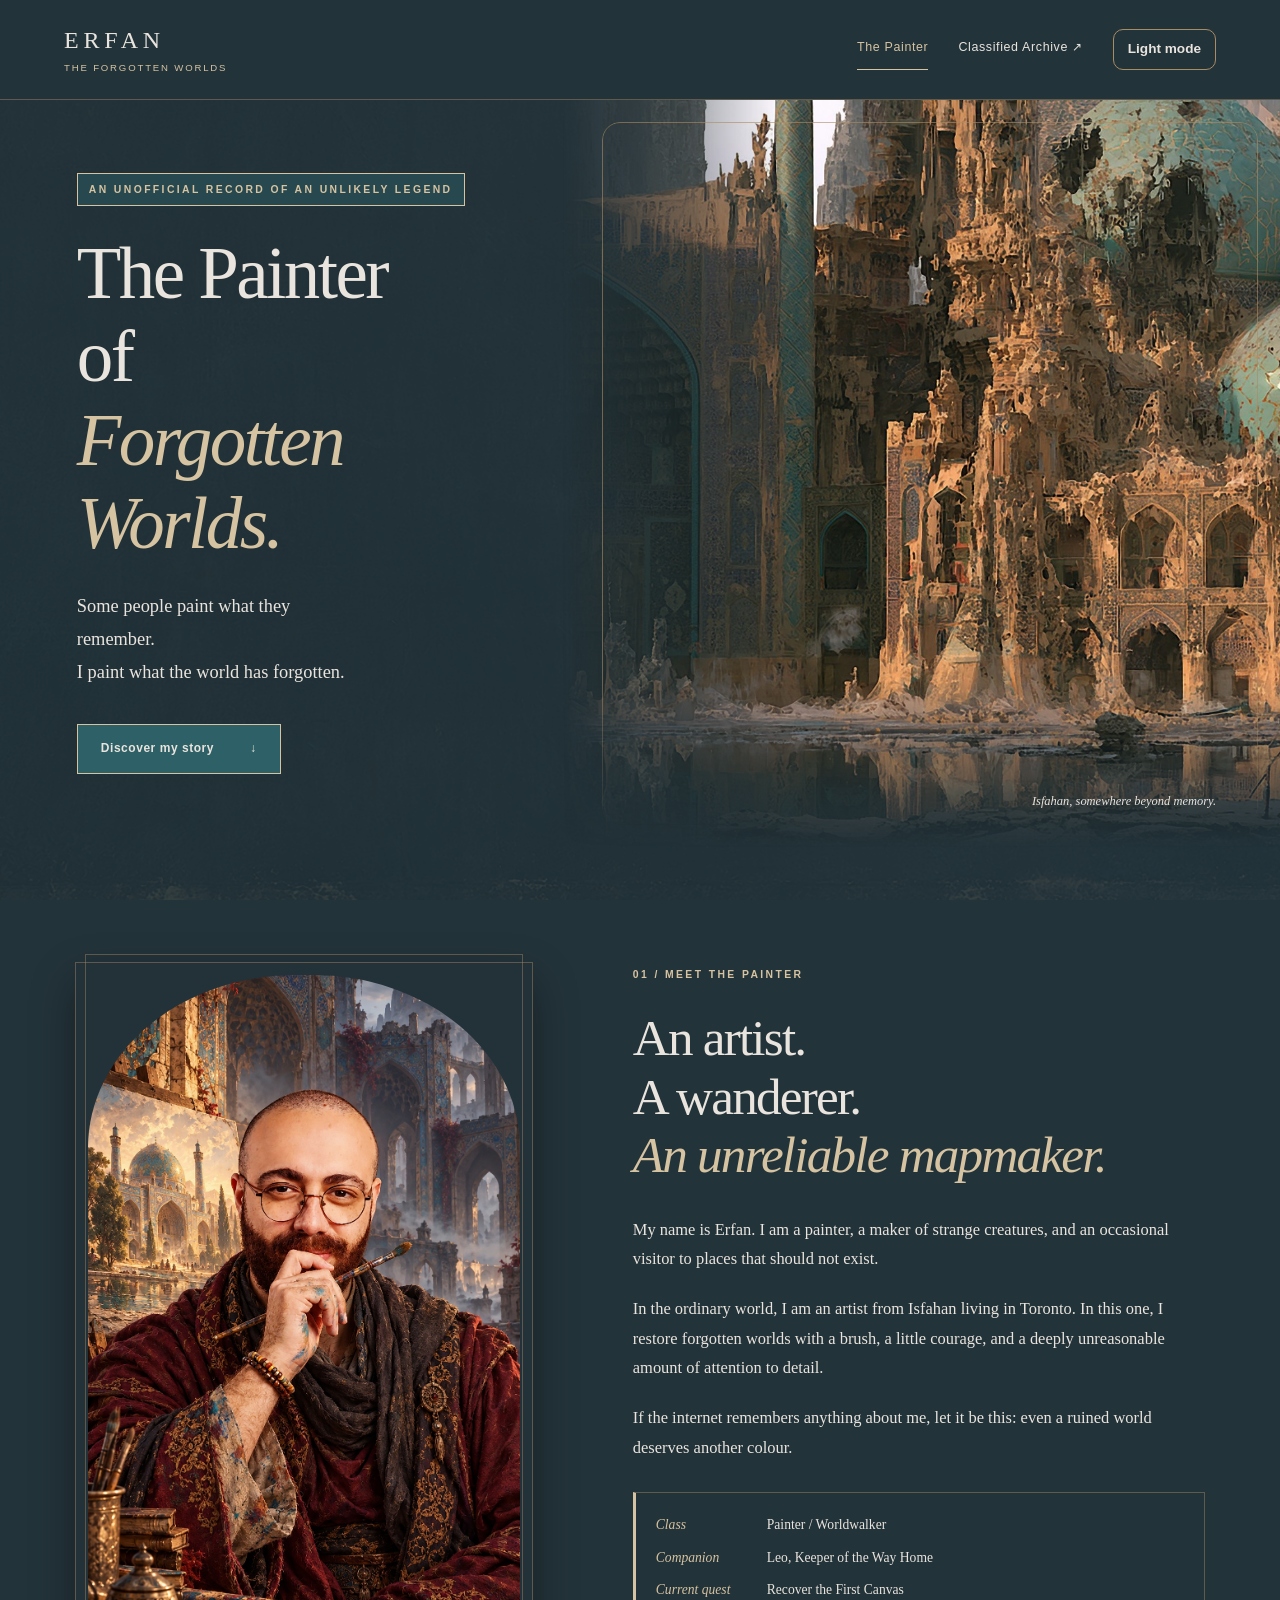
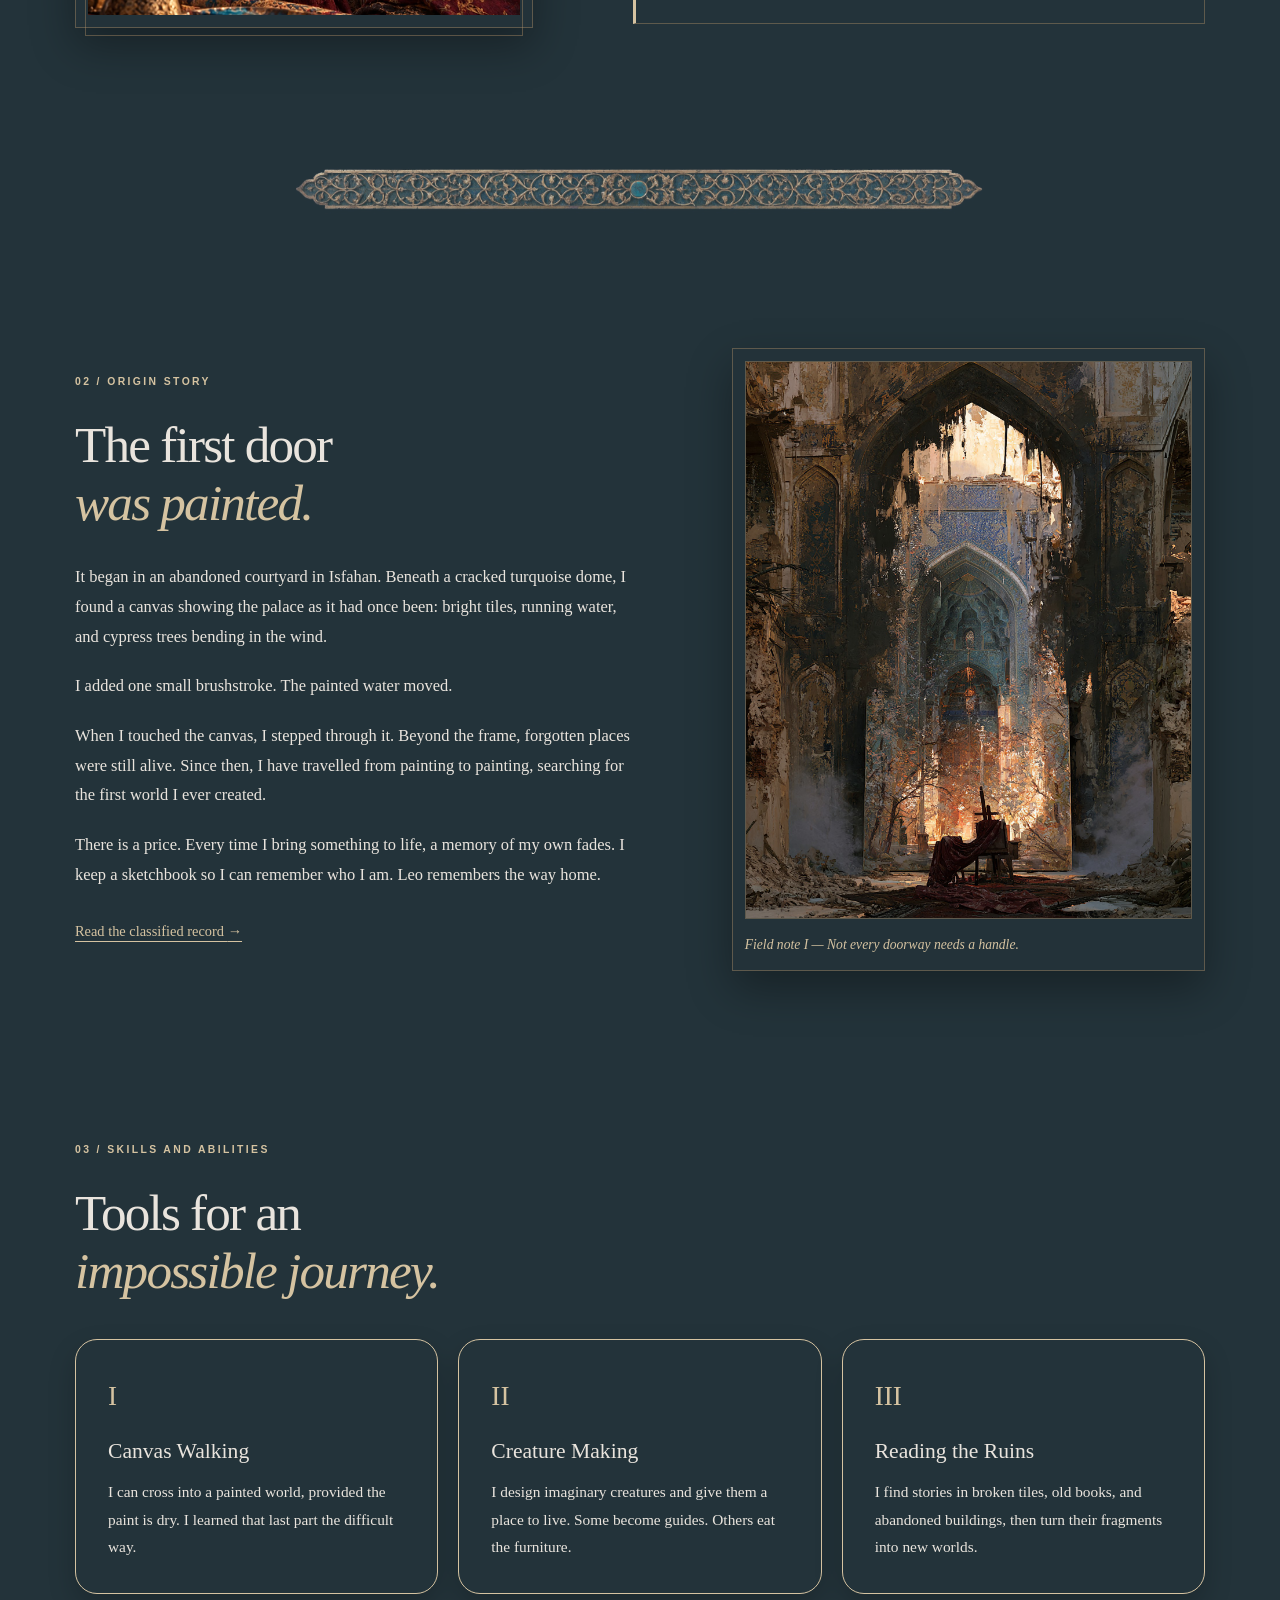
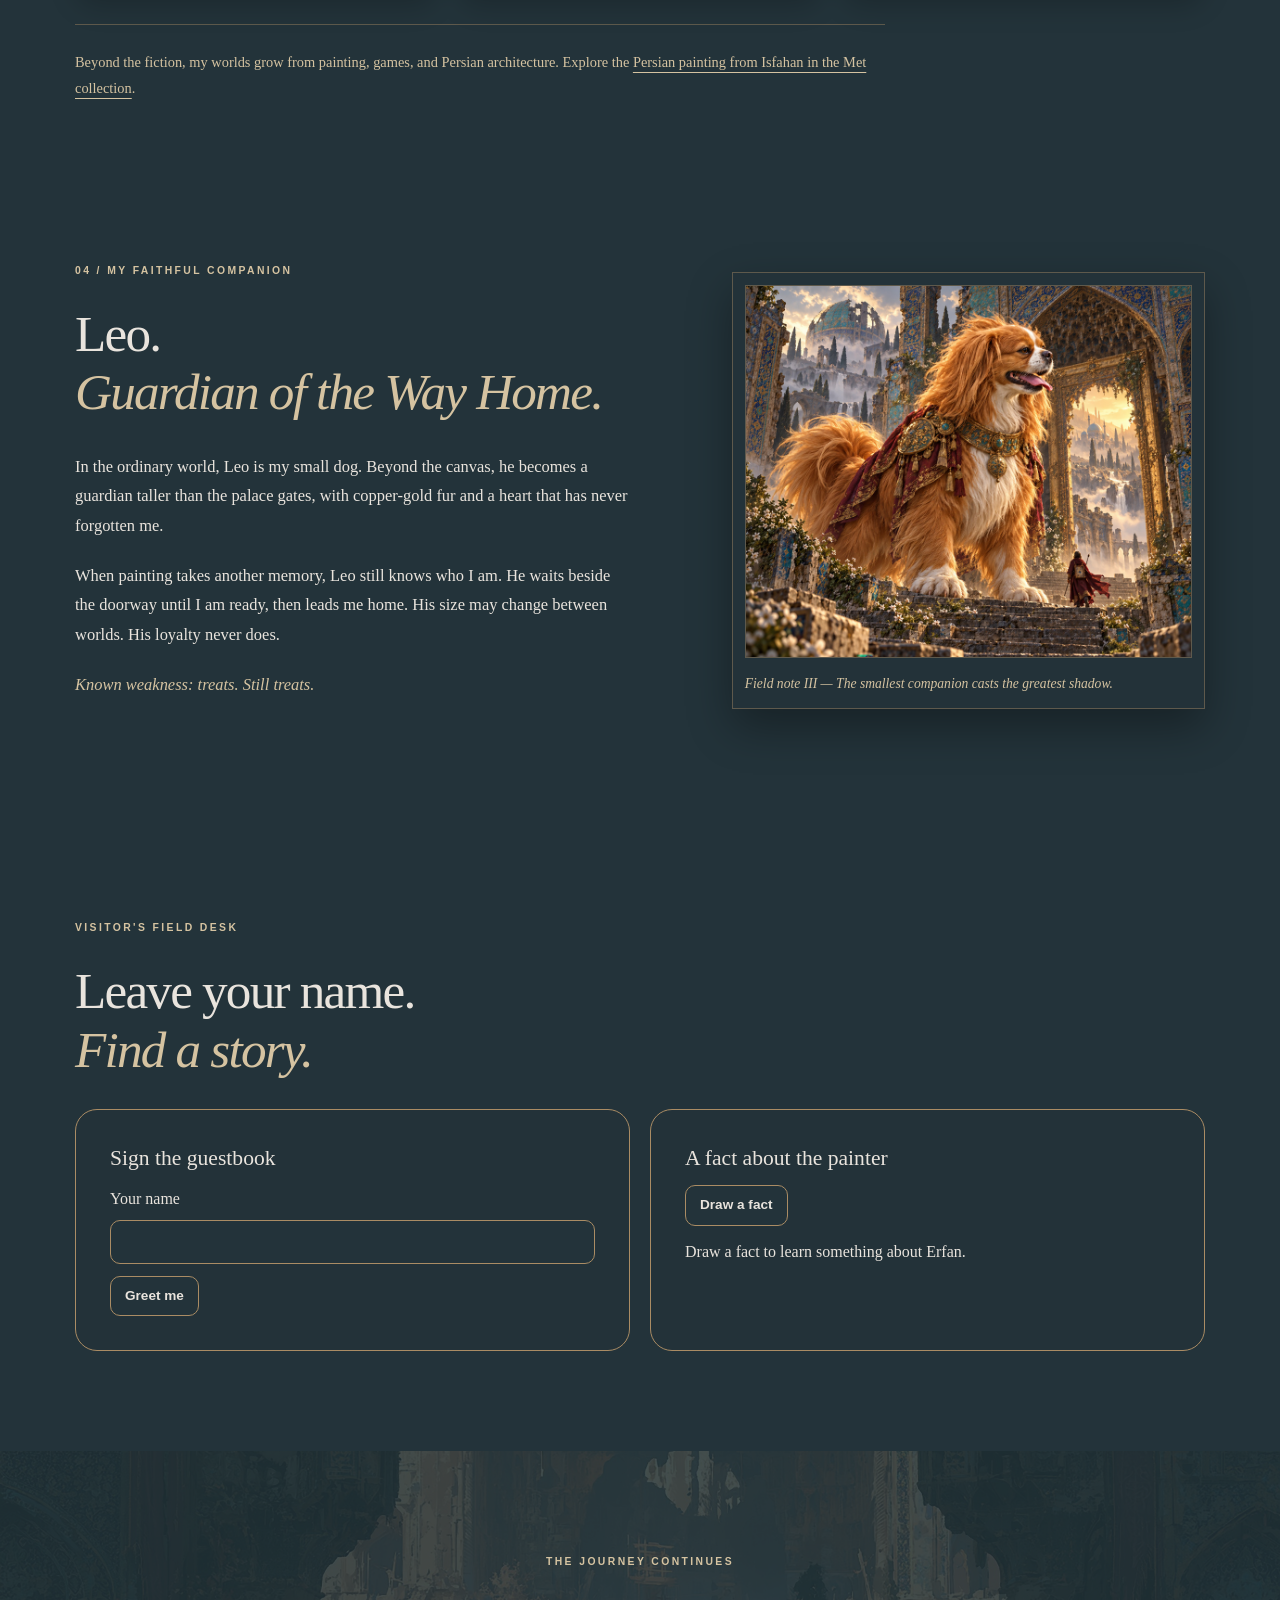
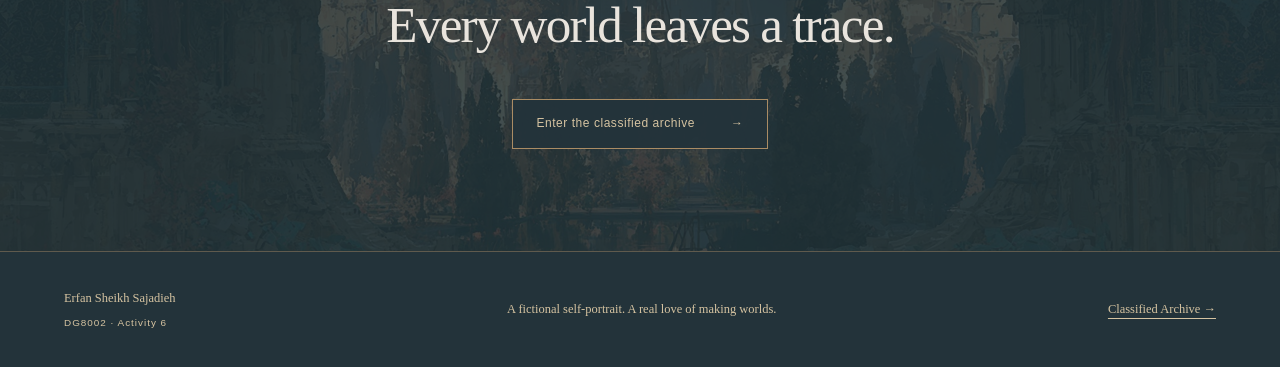
==== commit edf74df4: "Complete Activity 8 TAG-Me Interactive Edition" ====
--- a/index.html
+++ b/index.html
@@ -5,7 +5,8 @@
     <meta name="viewport" content="width=device-width, initial-scale=1.0">
     <meta name="description" content="Meet Erfan, the Painter of Forgotten Worlds: an artist whose paintings open doors into lost Persian kingdoms.">
     <title>Erfan | The Painter of Forgotten Worlds</title>
-    <link rel="stylesheet" href="style.css?v=hero-blend">
+    <link rel="stylesheet" href="style.css?v=activity8">
+    <script src="script.js" defer></script>
 </head>
 <body>
     <a class="skip-link" href="#main">Skip to content</a>
@@ -14,6 +15,7 @@
         <nav aria-label="Main navigation">
             <a href="index.html" aria-current="page">The Painter</a>
             <a href="classified.html">Classified Archive <span aria-hidden="true">↗</span></a>
+            <button class="theme-toggle" id="theme-toggle" type="button" aria-pressed="false" hidden>Light mode</button>
         </nav>
     </header>
 
@@ -92,6 +94,27 @@
             </figure>
         </section>
 
+        <section class="section visitor-tools" id="visitor-tools" aria-labelledby="visitor-title" hidden>
+            <p class="eyebrow">Visitor's field desk</p>
+            <h2 id="visitor-title">Leave your name.<br><em>Find a story.</em></h2>
+            <div class="visitor-panels">
+                <article class="visitor-panel">
+                    <h3>Sign the guestbook</h3>
+                    <form id="greeting-form" novalidate>
+                        <label for="visitor-name">Your name</label>
+                        <input id="visitor-name" name="name" type="text" autocomplete="given-name" maxlength="60" required>
+                        <button class="visitor-button" type="submit">Greet me</button>
+                    </form>
+                    <p id="greeting-result" class="visitor-result" role="status"></p>
+                </article>
+                <article class="visitor-panel">
+                    <h3>A fact about the painter</h3>
+                    <button class="visitor-button" id="fact-button" type="button">Draw a fact</button>
+                    <p id="fact-result" class="visitor-result" role="status">Draw a fact to learn something about Erfan.</p>
+                </article>
+            </div>
+        </section>
+
         <section class="closing" aria-labelledby="closing-title">
             <img src="images/garden.jpg" width="1920" height="822" alt="Cypress trees and a still pool wait beyond the broken arches of a forgotten Persian garden." loading="lazy">
             <div>
--- a/style.css
+++ b/style.css
@@ -1,4 +1,4 @@
-/* DG8002 Activities 6 and 7 — Erfan Sheikh Sajadieh.
+/* DG8002 Activities 6, 7, and 8 — Erfan Sheikh Sajadieh.
    Shared styles for The Painter and Classified Archive. */
 :root {
     --ink: #23333A;
@@ -232,3 +232,78 @@
         }
     }
 }
+
+/* Activity 8 controls and visitor interactions */
+.theme-toggle, .visitor-button, .visitor-panel input {
+    border: 1px solid var(--bronze);
+    border-radius: 10px;
+    background: var(--ink);
+    color: var(--paper);
+    padding: 10px 14px;
+    font: 600 .85rem/1.35 Arial, sans-serif;
+}
+.theme-toggle, .visitor-button { cursor: pointer; }
+.theme-toggle[aria-pressed="true"], .visitor-button:hover {
+    background: var(--gold);
+    color: var(--ink);
+}
+.theme-toggle:focus-visible, .visitor-panel :focus-visible {
+    outline: 3px solid var(--gold);
+    outline-offset: 3px;
+}
+.visitor-panels { display: flex; flex-wrap: wrap; gap: 20px; }
+.visitor-panel {
+    flex: 1 1 240px;
+    min-width: 0;
+    padding: clamp(18px, 4vw, 34px);
+    border: 1px solid var(--bronze);
+    border-radius: 22px;
+    background: var(--panel);
+}
+.visitor-panel label { display: block; margin-bottom: 6px; }
+.visitor-panel input {
+    display: block;
+    width: 100%;
+    margin-bottom: 12px;
+    font-size: 1rem;
+}
+.visitor-panel input[aria-invalid="true"] { border: 2px solid currentColor; }
+.visitor-result { margin: 12px 0 0; overflow-wrap: anywhere; }
+.visitor-result:empty { margin: 0; }
+
+/* The light theme uses a parchment surface and dark teal accents. */
+body.light-theme {
+    --ink: #F6F1E7;
+    --paper: #23333A;
+    --gold: #225E63;
+    --bronze: #866746;
+    --line: #86674670;
+    --panel: #FFFBF3;
+    background: var(--ink);
+    color: var(--paper);
+    color-scheme: light;
+}
+.light-theme::before { background: none; }
+.light-theme .hero { --hero-surface: #FFFBF3; }
+.light-theme .hero::after {
+    background: linear-gradient(90deg, #F6F1E7, #F6F1E7D9 62%, #F6F1E782);
+}
+.light-theme .hero-caption {
+    border-radius: 8px;
+    padding: 2px 8px;
+    background: var(--panel);
+}
+.light-theme .button { background: var(--panel); }
+.light-theme .hero .button,
+.light-theme .button:hover {
+    background: var(--gold);
+    color: var(--ink);
+}
+.light-theme .hero .button:hover,
+.light-theme .hero:not(.archive-hero) .button:hover {
+    background: var(--panel);
+    color: var(--gold);
+}
+.light-theme .closing::after { background: #F6F1E7E6; }
+.light-theme .return-banner { background: var(--panel); }
+.light-theme .ornament { mix-blend-mode: normal; }
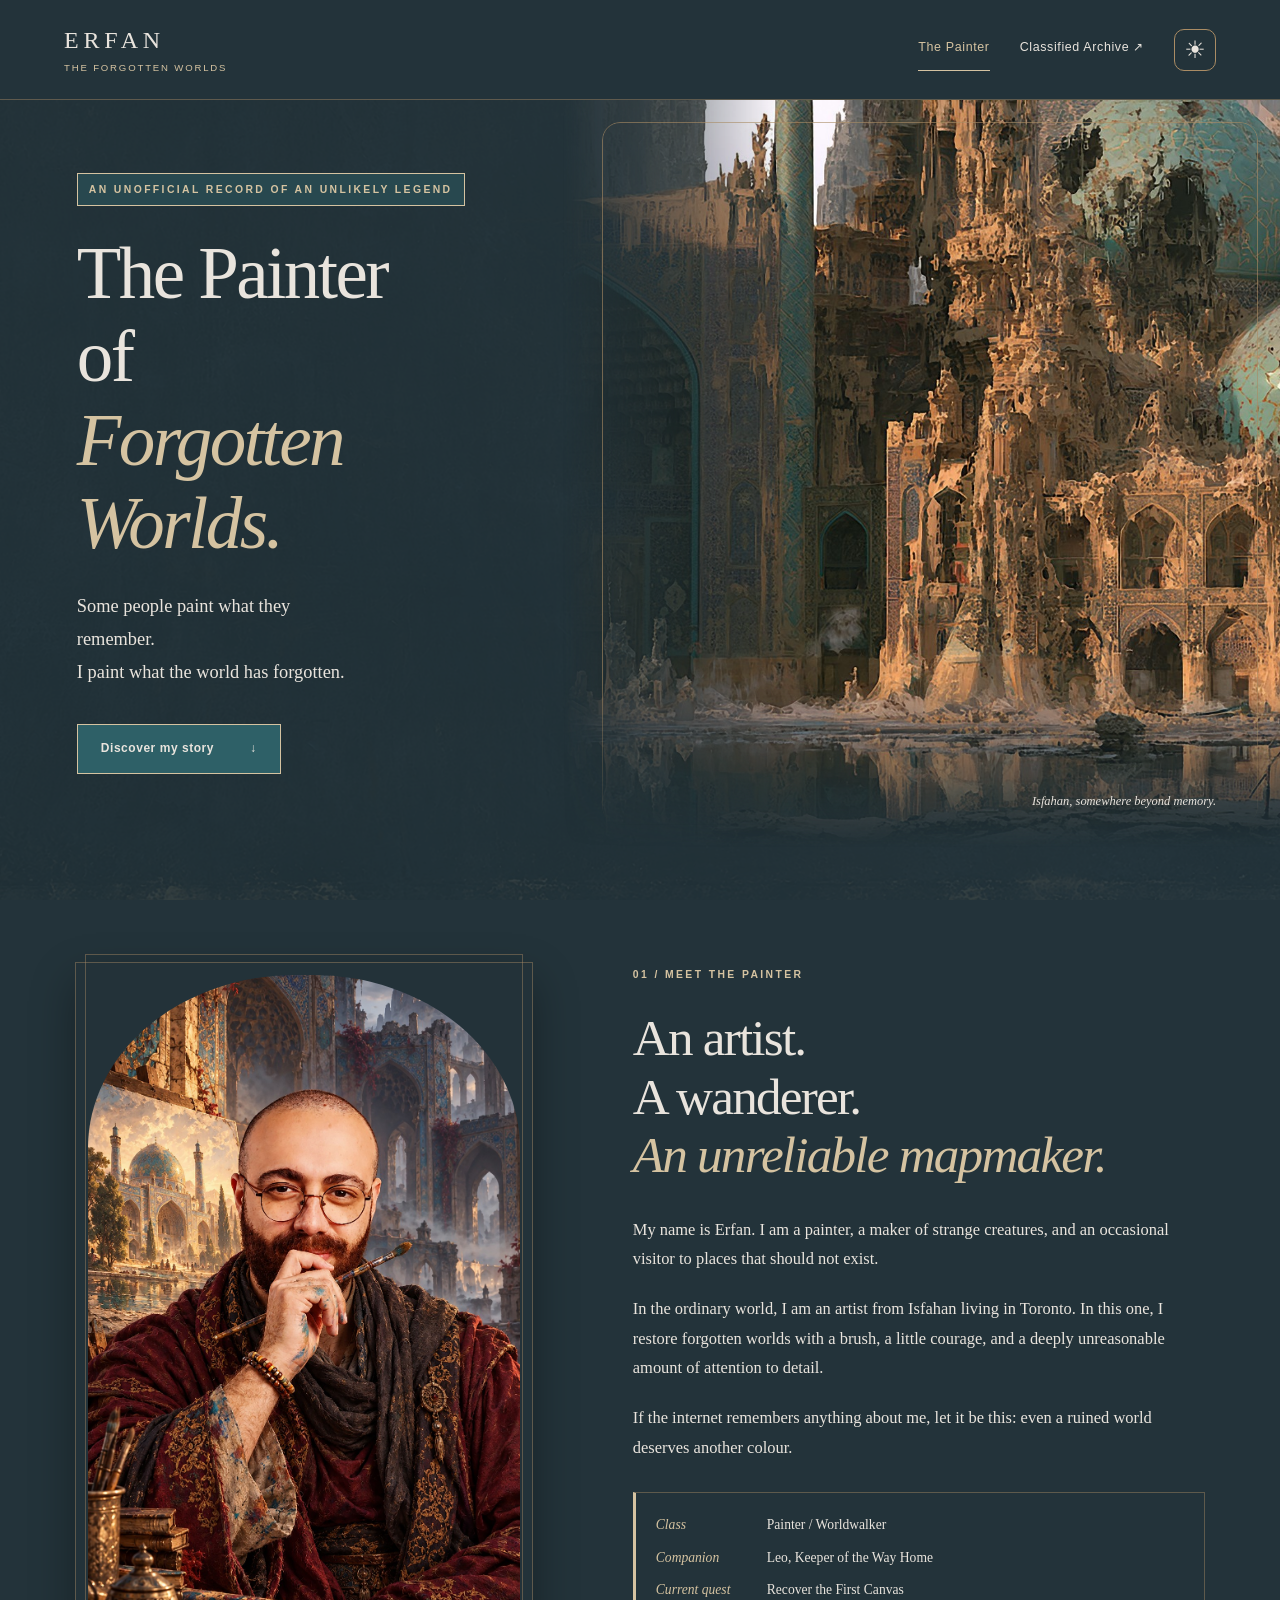
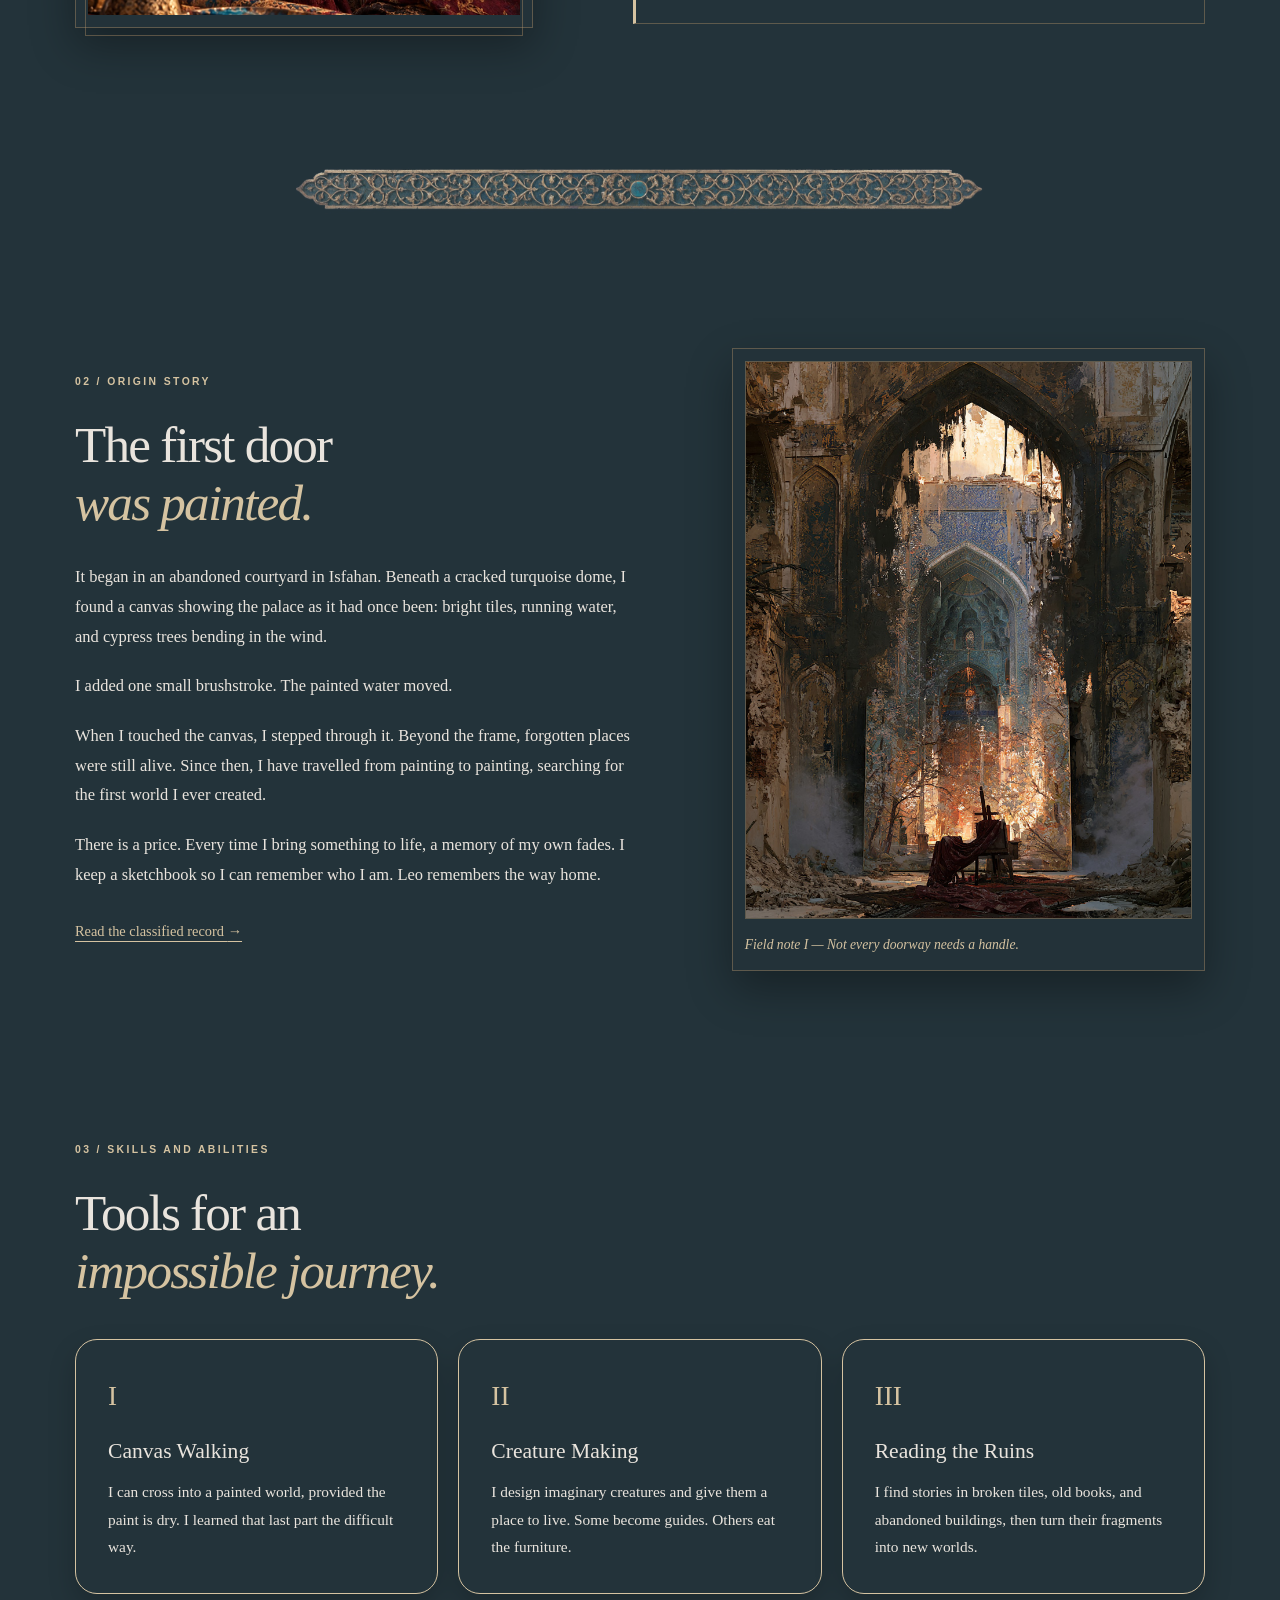
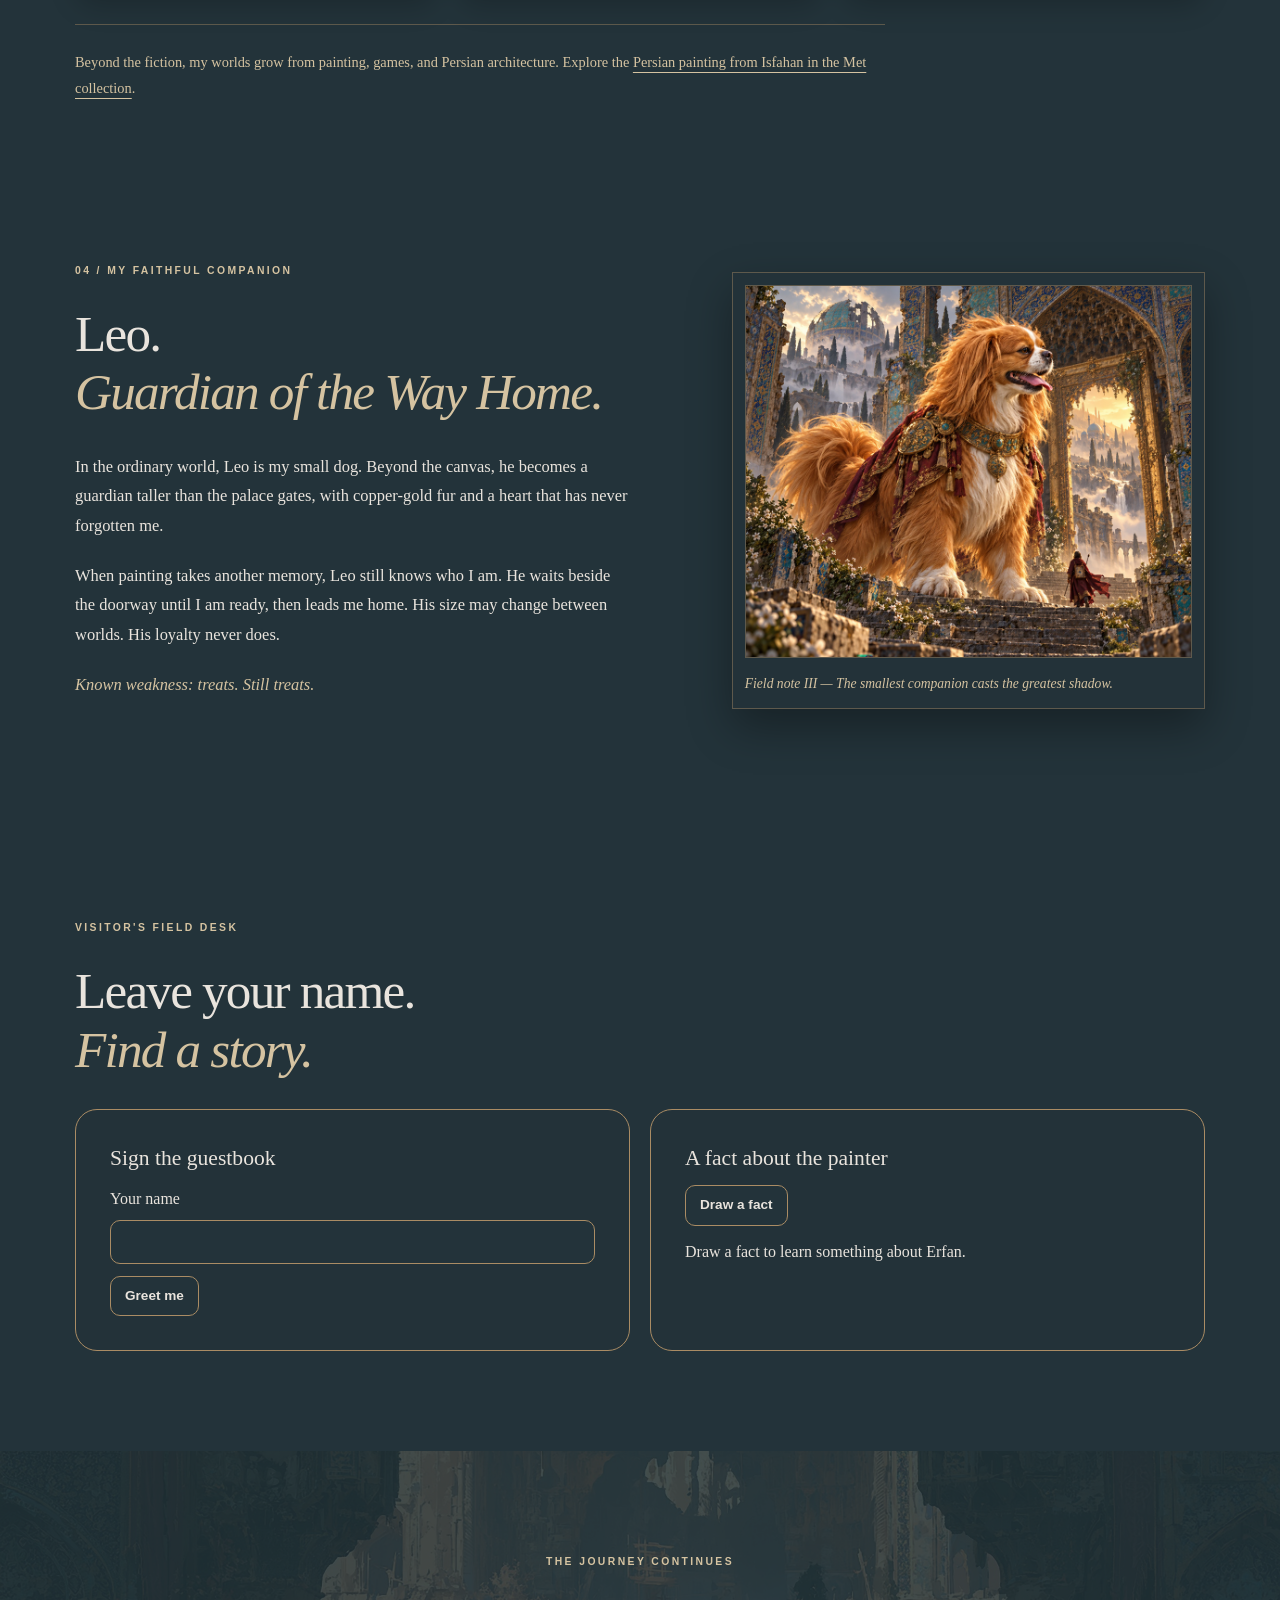
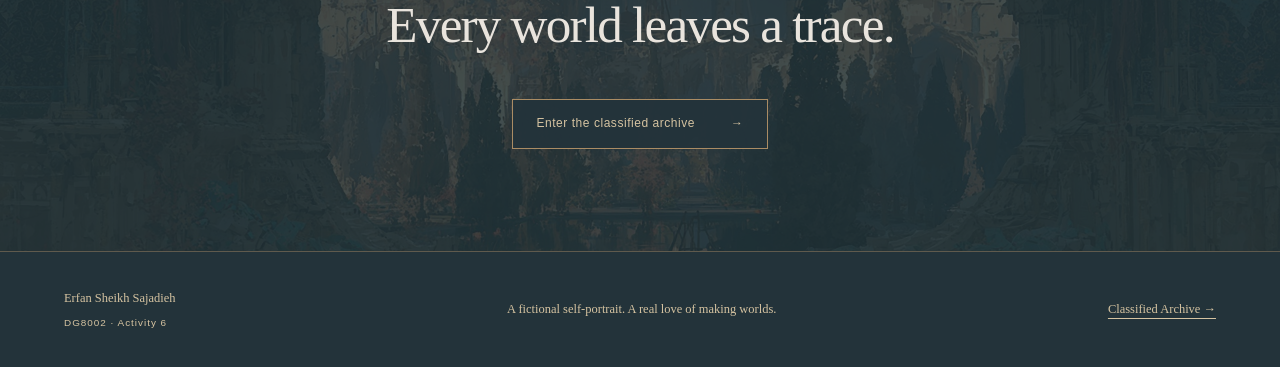
==== commit 2b375269: "Add sun and moon theme icons and a white ornament backdrop" ====
--- a/index.html
+++ b/index.html
@@ -5,8 +5,8 @@
     <meta name="viewport" content="width=device-width, initial-scale=1.0">
     <meta name="description" content="Meet Erfan, the Painter of Forgotten Worlds: an artist whose paintings open doors into lost Persian kingdoms.">
     <title>Erfan | The Painter of Forgotten Worlds</title>
-    <link rel="stylesheet" href="style.css?v=activity8">
-    <script src="script.js" defer></script>
+    <link rel="stylesheet" href="style.css?v=theme-icons">
+    <script src="script.js?v=theme-icons" defer></script>
 </head>
 <body>
     <a class="skip-link" href="#main">Skip to content</a>
@@ -15,7 +15,10 @@
         <nav aria-label="Main navigation">
             <a href="index.html" aria-current="page">The Painter</a>
             <a href="classified.html">Classified Archive <span aria-hidden="true">↗</span></a>
-            <button class="theme-toggle" id="theme-toggle" type="button" aria-pressed="false" hidden>Light mode</button>
+            <button class="theme-toggle" id="theme-toggle" type="button" aria-label="Switch to light mode" hidden>
+                <span class="theme-sun" aria-hidden="true">☀︎</span>
+                <span class="theme-moon" aria-hidden="true">☾</span>
+            </button>
         </nav>
     </header>
 
@@ -51,7 +54,9 @@
             </div>
         </section>
 
-        <img class="ornament" src="images/ornament.jpg" width="1920" height="274" alt="" loading="lazy">
+        <div class="ornament">
+            <img src="images/ornament.jpg" width="1920" height="274" alt="" loading="lazy">
+        </div>
 
         <section id="origin" class="section origin" aria-labelledby="origin-title">
             <div>
--- a/style.css
+++ b/style.css
@@ -103,6 +103,7 @@
 .character-details p { display: flex; gap: 15px; font-size: .85rem; margin-bottom: 8px; }
 .character-details span { min-width: 96px; color: var(--gold); font-style: italic; }
 .ornament { width: min(700px, 76%); margin: 10px auto; opacity: .8; mix-blend-mode: screen; }
+.ornament img { width: 100%; }
 /* Leave breathing room above the origin story when following its link. */
 #origin { scroll-margin-top: 1rem; }
 .origin { display: grid; grid-template-columns: 1fr .85fr; gap: 100px; align-items: center; }
@@ -243,7 +244,15 @@
     font: 600 .85rem/1.35 Arial, sans-serif;
 }
 .theme-toggle, .visitor-button { cursor: pointer; }
-.theme-toggle[aria-pressed="true"], .visitor-button:hover {
+.theme-toggle {
+    width: 42px;
+    height: 42px;
+    padding: 0;
+    font: 1.5rem/1 system-ui, sans-serif;
+}
+.theme-moon, .light-theme .theme-sun { display: none; }
+.light-theme .theme-moon { display: inline; }
+.theme-toggle:hover, .visitor-button:hover {
     background: var(--gold);
     color: var(--ink);
 }
@@ -306,4 +315,10 @@
 }
 .light-theme .closing::after { background: #F6F1E7E6; }
 .light-theme .return-banner { background: var(--panel); }
-.light-theme .ornament { mix-blend-mode: normal; }
+.light-theme .ornament {
+    opacity: 1;
+    mix-blend-mode: normal;
+    background: #fff;
+    border-radius: 12px;
+}
+.light-theme .ornament img { filter: url("images/ornament-filter.svg#remove-black"); }
